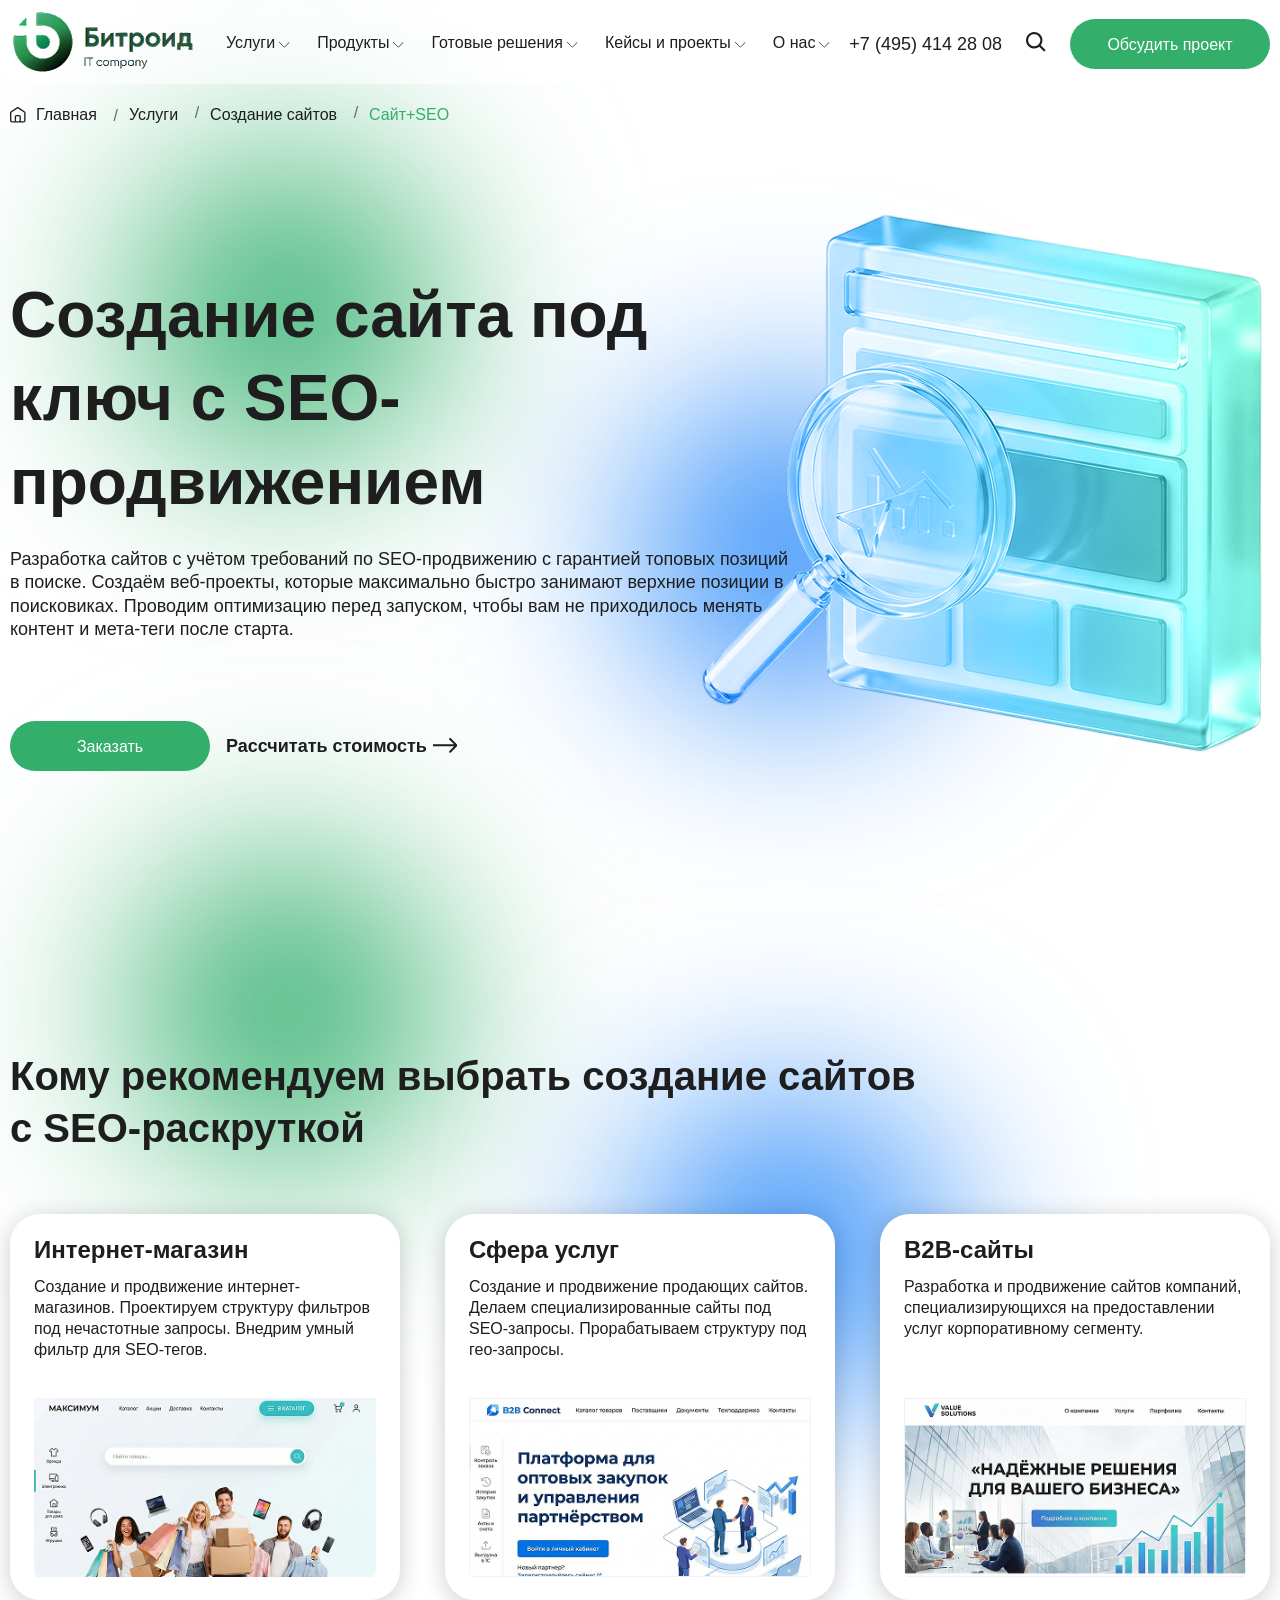
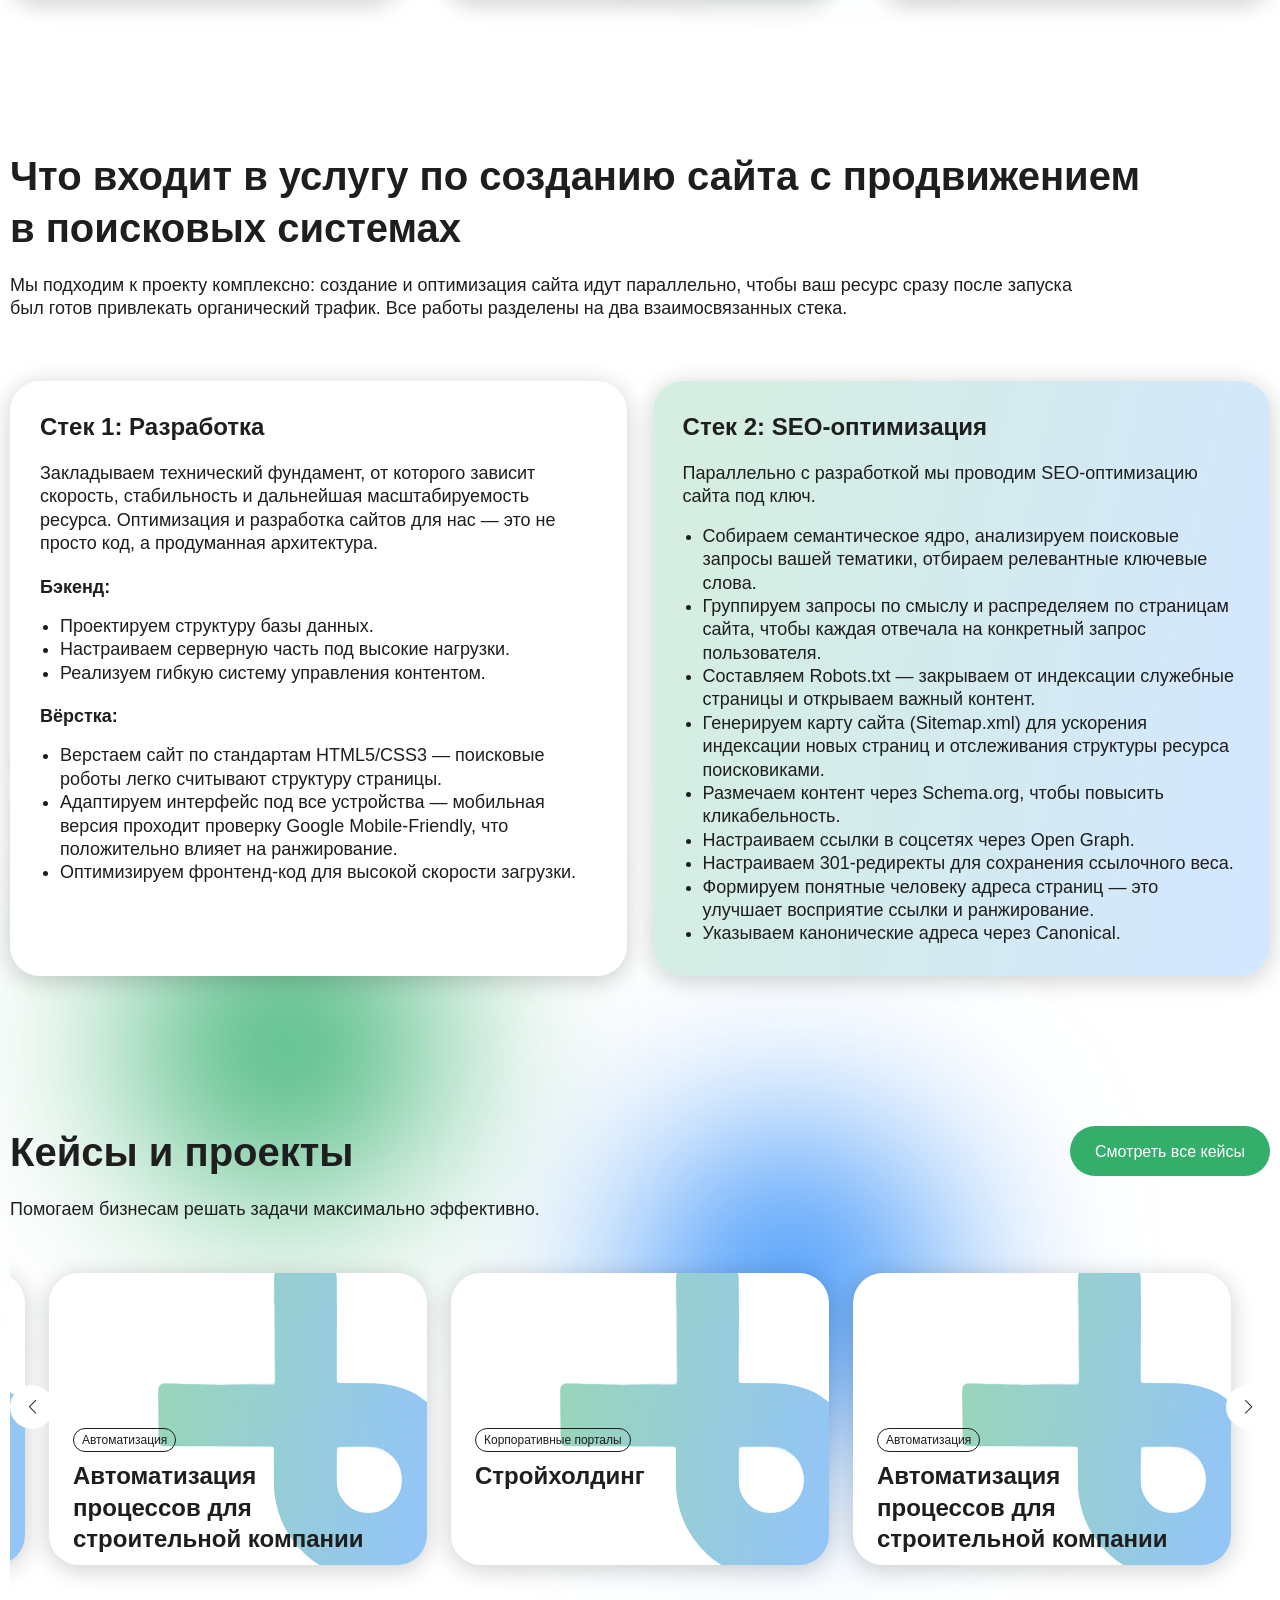
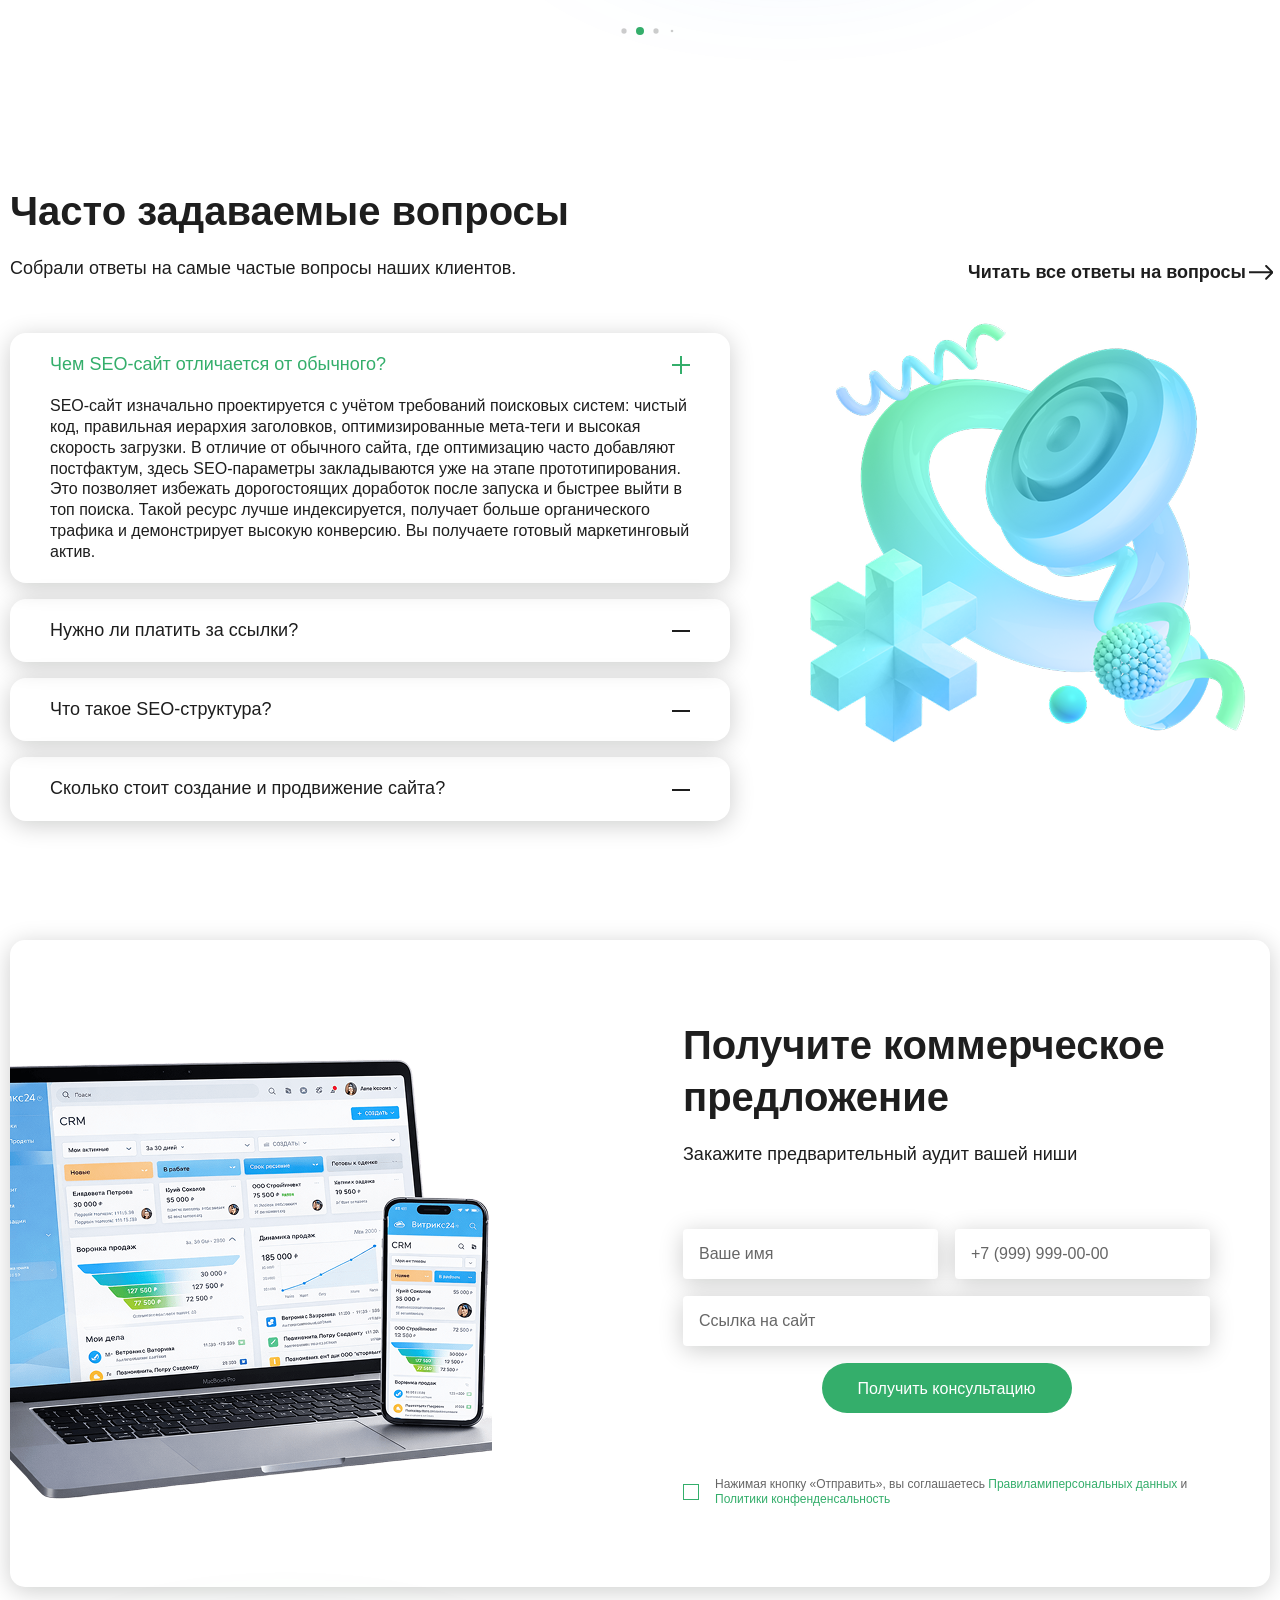
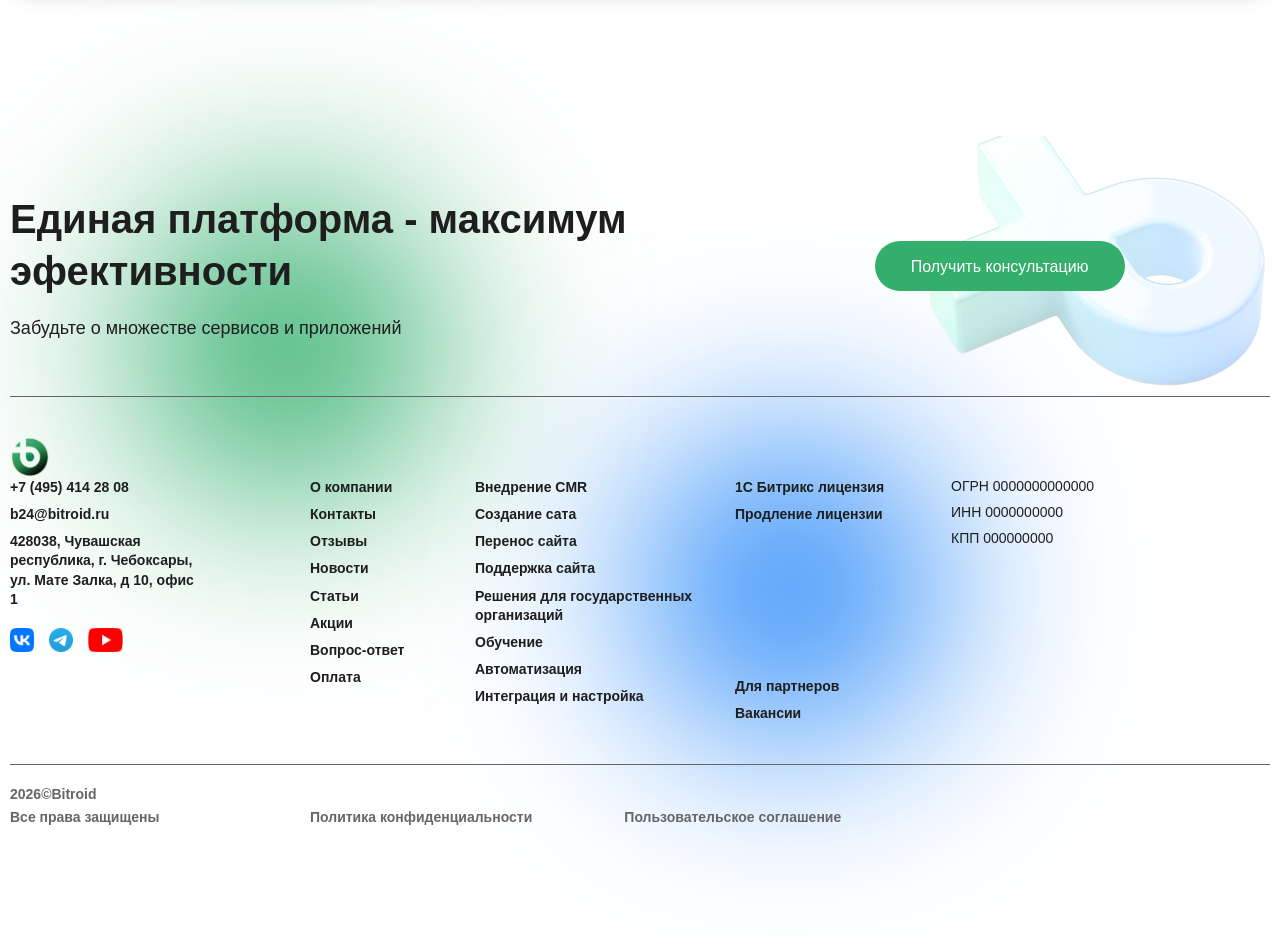
==== index.html @ 7c81b4b6 "Add files via upload" ====
<!DOCTYPE html>
<html lang="ru">

<head>
    <meta charset="UTF-8">
    <meta name="viewport" content="width=device-width, initial-scale=1.0">

    <title>Создание сайта под ключ с SEO-продвижением</title>

    <link rel="stylesheet" type="text/css" href="/css/reset.css">
    <link rel="stylesheet" type="text/css" href="/css/swiper-bundle.min.css">
    <link rel="stylesheet" type="text/css" href="/css/style.css">
    <link rel="stylesheet" type="text/css" href="/css/media.css">


    <link rel="icon" type="image/png" href="/img/favicon/favicon-96x96.png" sizes="96x96" />
    <link rel="icon" type="image/svg+xml" href="/img/favicon/favicon.svg" />
    <link rel="shortcut icon" href="/img/favicon/favicon.ico" />
    <link rel="apple-touch-icon" sizes="180x180" href="/img/favicon/apple-touch-icon.png" />
    <meta name="apple-mobile-web-app-title" content="Битроид" />
    <link rel="manifest" href="/img/favicon/site.webmanifest" />

</head>

<body>
    <header class="header">
        <div class="container">
            <div class="header__inner">
                <div class="header__inner-logo">
                    <a class="header__inner-logo_link" href="index.html">
                        <img src="img/logo.png" alt="logo_header">
                    </a>
                </div>
                <nav class="header__inner-header__menu">
                    <ul class="header__inner-header__menu-list">
                        <li class="header__menu-item">
                            <a class="header__menu-link" href="#nav_1">Услуги</a>
                            <div id="nav_1" class="header__menu-link-dropdown__content">
                                <ul class="dropdown__content-list">
                                    <li class="dropdown__content-list-item">
                                        <a class="dropdown__content-list-link" href="#">Услуга 1</a>
                                    </li>
                                    <li class="dropdown__content-list-item">
                                        <a class="dropdown__content-list-link" href="#">Услуга 2</a>
                                    </li>
                                    <li class="dropdown__content-list-item">
                                        <a class="dropdown__content-list-link" href="#">Услуга 3</a>
                                    </li>
                                </ul>
                            </div>
                        </li>
                        <li class="header__menu-item">
                            <a class="header__menu-link" href="#nav_2">Продукты</a>
                            <div id="nav_2" class="header__menu-link-dropdown__content">
                                <ul class="dropdown__content-list">
                                    <li class="dropdown__content-list-item">
                                        <a class="dropdown__content-list-link" href="#">Продукт 1</a>
                                    </li>
                                    <li class="dropdown__content-list-item">
                                        <a class="dropdown__content-list-link" href="#">Продукт 2</a>
                                    </li>
                                    <li class="dropdown__content-list-item">
                                        <a class="dropdown__content-list-link" href="#">Продукт 3</a>
                                    </li>
                                    <li class="dropdown__content-list-item">
                                        <a class="dropdown__content-list-link" href="#">Продукт 4</a>
                                    </li>
                                    <li class="dropdown__content-list-item">
                                        <a class="dropdown__content-list-link" href="#">Продукт 5</a>
                                    </li>
                                </ul>
                            </div>
                        </li>
                        <li class="header__menu-item">
                            <a class="header__menu-link" href="#nav_3">Готовые решения</a>
                            <div id="nav_3" class="header__menu-link-dropdown__content">
                                <ul class="dropdown__content-list">
                                    <li class="dropdown__content-list-item">
                                        <a class="dropdown__content-list-link" href="#">Решение 1</a>
                                    </li>
                                    <li class="dropdown__content-list-item">
                                        <a class="dropdown__content-list-link" href="#">Решение 2</a>
                                    </li>
                                </ul>
                            </div>
                        </li>
                        <li class="header__menu-item">
                            <a class="header__menu-link" href="#nav_4">Кейсы и проекты</a>
                            <div id="nav_4" class="header__menu-link-dropdown__content">
                                <ul class="dropdown__content-list">
                                    <li class="dropdown__content-list-item">
                                        <a class="dropdown__content-list-link" href="#">Кейс 1</a>
                                    </li>
                                    <li class="dropdown__content-list-item">
                                        <a class="dropdown__content-list-link" href="#">Кейс 2</a>
                                    </li>
                                    <li class="dropdown__content-list-item">
                                        <a class="dropdown__content-list-link" href="#">Кейс 3</a>
                                    </li>
                                </ul>
                            </div>
                        </li>
                        <li class="header__menu-item">
                            <a class="header__menu-link" href="#nav_5">О нас</a>
                            <div id="nav_5" class="header__menu-link-dropdown__content">
                                <ul class="dropdown__content-list">
                                    <li class="dropdown__content-list-item">
                                        <a class="dropdown__content-list-link" href="#">Гарантии</a>
                                    </li>
                                    <li class="dropdown__content-list-item">
                                        <a class="dropdown__content-list-link" href="#">О компании</a>
                                    </li>
                                    <li class="dropdown__content-list-item">
                                        <a class="dropdown__content-list-link" href="#">Контакты</a>
                                    </li>
                                </ul>
                            </div>
                        </li>
                    </ul>
                </nav>

                <div class="header__contacts">
                    <div class="header__contacts-tel">
                        <a class="header__phone" href="tel:+74954142808">+7 (495) 414 28 08</a>
                    </div>
                    <div class="header__contacts-search">
                        <div class="header__contacts-search_svg-box">
                            <svg class="header__contacts-search_svg">
                                <use xlink:href="sprite-icon.svg#header__search"></use>
                            </svg>
                        </div>
                        <div class="search">
                            <div id="search-menu" class="search_box">
                                <input class="search_txt" type="search" name="" placeholder="Поиск">
                                <a class="search_btn" href="#"></a>
                            </div>
                        </div>

                    </div>
                    <div class="header__button">
                        <button id="header__btn" class="button" type="button">Обсудить проект</button>
                    </div>

                    <div id="burger__menu-icon" class="burger__menu-icon-inner">
                        <div class="burger__menu-icon"></div>
                    </div>

                    <div class="burger__menu-body"><!--open-->
                        <nav class="burger__menu">
                            <ul class="burger__menu-list">
                                <li class="burger__menu-item">
                                    <a class="burger__menu-link" href="full_des.html">Услуги</a>
                                </li>
                                <li class="burger__menu-item">
                                    <a class="burger__menu-link" href="full_des.html">Продукты</a>
                                </li>
                                <li class="burger__menu-item">
                                    <a class="burger__menu-link" href="full_des.html">Готовые решения</a>
                                </li>
                                <li class="burger__menu-item">
                                    <a class="burger__menu-link" href="full_des.html">Кейсы и проекты</a>
                                </li>
                                <li class="burger__menu-item">
                                    <a class="burger__menu-link" href="full_des.html">О нас</a>
                                </li>
                            </ul>
                        </nav>

                    </div>
                    <div class="burger__menu-bg"></div><!--open-->
                </div>
            </div>
        </div>
    </header>


    <main>
        <section class="section section__hero">
            <div class="container">
                <div class="breadcrumbs">
                    <div class="breadcrumbs__inner">
                        <ul class="breadcrumbs__list">
                            <li class="breadcrumbs__item">
                                <svg class="breadcrumbs__item_svg">
                                    <use xlink:href="sprite-icon.svg#breadcrumbs__home"></use>
                                </svg>
                                <a class="breadcrumbs__link" href="#">Главная</a>
                            </li>
                            <li class="breadcrumbs__item">
                                <a class="breadcrumbs__link" href="#">Услуги</a>
                            </li>
                            <li class="breadcrumbs__item">
                                <a class="breadcrumbs__link" href="#">Создание сайтов</a>
                            </li>
                            <li class="breadcrumbs__item">
                                <a class="breadcrumbs__link" href="#">Сайт+SEO</a>
                            </li>
                        </ul>
                    </div>
                </div>
                <div class="section__hero-screen">
                    <div class="section__hero-screen_content">
                        <div class="screen_content-text-block">
                            <h2 class="title">Создание сайта под ключ с SEO-продвижением </h2>
                            <p class="text section__hero-text">Разработка сайтов с учётом требований по SEO-продвижению
                                с гарантией топовых
                                позиций в поиске. Создаём веб-проекты, которые максимально быстро занимают верхние
                                позиции в поисковиках. Проводим оптимизацию перед запуском, чтобы вам не приходилось
                                менять контент и мета-теги после старта.</p>
                            <div class="hero-screen_nav">
                                <button class="button" type="button">Заказать</button>
                                <a class="hero-screen__link" href="#">Рассчитать стоимость</a>
                            </div>
                        </div>
                        <div class="screen_content-img-block">
                            <img class="section__hero-img" src="img/hero_img.png" alt="img_1">
                        </div>
                    </div>
                    <div class="screen_content-back">
                        <span class="screen_content-back_1"></span>
                        <span class="screen_content-back_2"></span>
                    </div>
                </div>
            </div>
        </section>

        <section class="section section__about">
            <div class="container">
                <h3 class="subtitle">Кому рекомендуем выбрать создание сайтов <br> с SEO-раскруткой</h3>
                <div class="section__block-slider section__block"> <!--Слайдер-->
                    <div class="swiper-wrapper section__about-cards">
                        <div class="swiper-slide section__about-card">
                            <div class="section__about-card-text_block">
                                <p class="text_block-title">Интернет-магазин</p>
                                <p class="text_block-text">Создание и продвижение интернет-магазинов. Проектируем
                                    структуру фильтров под нечастотные запросы. Внедрим умный фильтр для SEO-тегов.</p>
                            </div>
                            <div class="section__about-card-text_img">
                                <img src="/img/about-card_1.jpg" alt="about-card_1">
                            </div>
                        </div>
                        <div class="swiper-slide section__about-card">
                            <div class="section__about-card-text_block">
                                <p class="text_block-title">Сфера услуг</p>
                                <p class="text_block-text">Создание и продвижение продающих сайтов. Делаем
                                    специализированные сайты под SEO-запросы. Прорабатываем структуру под гео-запросы.
                                </p>
                            </div>
                            <div class="section__about-card-text_img">
                                <img src="/img/about-card_2.jpg" alt="about-card_2">
                            </div>
                        </div>
                        <div class="swiper-slide section__about-card">
                            <div class="section__about-card-text_block">
                                <p class="text_block-title">B2B-сайты</p>
                                <p class="text_block-text">Разработка и продвижение сайтов компаний, специализирующихся
                                    на предоставлении услуг корпоративному сегменту.</p>
                            </div>
                            <div class="section__about-card-text_img">
                                <img src="/img/about-card_3.jpg" alt="about-card_3">
                            </div>
                        </div>
                    </div>
                    <div class="swiper-pagination"></div>
                </div>
                <div class="screen_content-back">
                    <span class="screen_content-back_1"></span>
                    <span class="screen_content-back_2"></span>
                </div>
            </div>
        </section>

        <section class="section">
            <div class="container">
                <h3 class="subtitle">Что входит в услугу по созданию сайта с продвижением <br> в поисковых системах</h3>
                <p class="text__description">Мы подходим к проекту комплексно: создание и оптимизация сайта идут
                    параллельно, чтобы ваш ресурс
                    сразу после запуска был готов привлекать органический трафик. Все работы разделены на два
                    взаимосвязанных стека.</p>
                <div class="section__block-slider section__block"><!--Слайдер-->
                    <div class="swiper-wrapper section__about-cards">
                        <div class="swiper-slide section__servisec__card">
                            <p class="text_block-title">Стек 1: Разработка</p>
                            <p class="text__description-card">Закладываем технический фундамент, от которого зависит
                                скорость, стабильность и дальнейшая масштабируемость ресурса. Оптимизация
                                и разработка сайтов для нас — это не просто код, а продуманная архитектура.</p>
                            <div class="servisec__card-text__block">
                                <p class="servisec__card-text__block-subtitle">Бэкенд:</p>
                                <ul class="servisec__card-list">
                                    <li>
                                        <p>Проектируем структуру базы данных.</p>
                                    </li>
                                    <li>
                                        <p>Настраиваем серверную часть под высокие нагрузки.</p>
                                    </li>
                                    <li>
                                        <p>Реализуем гибкую систему управления контентом.</p>
                                    </li>
                                </ul>
                            </div>
                            <div class="servisec__card-text__block">
                                <p class="servisec__card-text__block-subtitle">Вёрстка:</p>
                                <ul class="servisec__card-list">
                                    <li>
                                        <p>Верстаем сайт по стандартам HTML5/CSS3 — поисковые роботы легко считывают
                                            структуру страницы.</p>
                                    </li>
                                    <li>
                                        <p>Адаптируем интерфейс под все устройства — мобильная версия проходит
                                            проверку Google Mobile-Friendly, что положительно влияет на
                                            ранжирование.</p>
                                    </li>
                                    <li>
                                        <p>Оптимизируем фронтенд-код для высокой скорости загрузки.</p>
                                    </li>
                                </ul>
                            </div>

                        </div>
                        <div class="swiper-slide section__servisec__card acsent">
                            <p class="text_block-title">Стек 2: SEO-оптимизация</p>
                            <p class="text__description-card">Параллельно с разработкой мы проводим SEO-оптимизацию
                                сайта под ключ.</p>
                            <ul class="servisec__card-list">
                                <li>
                                    <p>Собираем семантическое ядро, анализируем поисковые запросы вашей
                                        тематики, отбираем релевантные ключевые слова.</p>
                                </li>
                                <li>
                                    <p>Группируем запросы по смыслу и распределяем по страницам сайта, чтобы
                                        каждая отвечала на конкретный запрос пользователя.</p>
                                </li>
                                <li>
                                    <p>Составляем Robots.txt — закрываем от индексации служебные страницы и
                                        открываем важный контент.</p>
                                </li>
                                <li>
                                    <p>Генерируем карту сайта (Sitemap.xml) для ускорения индексации новых
                                        страниц и отслеживания структуры ресурса поисковиками.</p>
                                </li>
                                <li>
                                    <p>Размечаем контент через Schema.org, чтобы повысить кликабельность.
                                    </p>
                                </li>
                                <li>
                                    <p>Настраиваем ссылки в соцсетях через Open Graph.</p>
                                </li>
                                <li>
                                    <p>Настраиваем 301-редиректы для сохранения ссылочного веса.</p>
                                </li>
                                <li>
                                    <p>Формируем понятные человеку адреса страниц — это улучшает восприятие
                                        ссылки и ранжирование.</p>
                                </li>
                                <li>
                                    <p>Указываем канонические адреса через Canonical.</p>
                                </li>
                            </ul>

                        </div>
                    </div>
                    <div class="swiper-pagination"></div>
                </div>
            </div>
        </section>


        <section class="section">
            <div class="container">
                <div class="section__progect">
                    <div class="section__progect-title">
                        <h3 class="subtitle">Кейсы и проекты</h3>
                        <p class="text__description">Помогаем бизнесам решать задачи максимально эффективно.</p>
                    </div>
                    <div class="button__link-box">
                        <a class="button__link" href="#">
                            <button class="button" type="button">Смотреть все кейсы</button>
                        </a>
                    </div>
                    <div class="section__progect-slider">
                        <div class="swiper-wrapper">
                            <div class="swiper-slide progect-slide slider__progect">
                                <img class="slider__img" src="img/2.png" alt="slider_element">


                                <div class="slide__description">

                                    <p class="slide__description-servise">Автоматизация</p>

                                    <p class="slide__description-title">Автоматизация процессов для строительной
                                        компании
                                    </p>
                                    <p class="slide__description-text">Ускорили выполнение задач строительной компании
                                        на 20%.</p>
                                    <a class="slide__description-more" href="#">Читать кейс</a>
                                </div>
                            </div>


                            <div class="swiper-slide progect-slide slider__progect">
                                <img class="slider__img" src="img/2.png" alt="slider_element">


                                <div class="slide__description">

                                    <p class="slide__description-servise">Корпоративные порталы</p>

                                    <p class="slide__description-title">Стройхолдинг</p>
                                    <p class="slide__description-text">Ускорили выполнение задач строительной компании
                                        на 20%.</p>
                                    <a class="slide__description-more" href="#">Читать кейс</a>
                                </div>
                            </div>

                            <div class="swiper-slide progect-slide slider__progect">
                                <img class="slider__img" src="img/2.png" alt="slider_element">


                                <div class="slide__description">

                                    <p class="slide__description-servise">Автоматизация</p>

                                    <p class="slide__description-title">Автоматизация процессов для строительной
                                        компании
                                    </p>
                                    <p class="slide__description-text">Ускорили выполнение задач строительной компании
                                        на 20%.</p>
                                    <a class="slide__description-more" href="#">Читать кейс</a>
                                </div>
                            </div>

                            <div class="swiper-slide progect-slide slider__progect">
                                <img class="slider__img" src="img/2.png" alt="slider_element">


                                <div class="slide__description">

                                    <p class="slide__description-servise">Автоматизация</p>

                                    <p class="slide__description-title">Автоматизация процессов для строительной
                                        компании
                                    </p>
                                    <p class="slide__description-text">Ускорили выполнение задач строительной компании
                                        на 20%.</p>
                                    <a class="slide__description-more" href="#">Читать кейс</a>
                                </div>
                            </div>

                            <div class="swiper-slide progect-slide slider__progect">
                                <img class="slider__img" src="img/2.png" alt="slider_element">


                                <div class="slide__description">

                                    <p class="slide__description-servise">Автоматизация</p>

                                    <p class="slide__description-title">Автоматизация процессов для строительной
                                        компании
                                    </p>
                                    <p class="slide__description-text">Ускорили выполнение задач строительной компании
                                        на 20%.</p>
                                    <a class="slide__description-more" href="#">Читать кейс</a>
                                </div>

                            </div>

                        </div>
                        <div class="swiper-button-prev"></div>
                        <div class="swiper-button-next"></div>

                        <div class="swiper-pagination"></div>

                    </div>
                </div>
                <div class="screen_content-back">
                    <span class="screen_content-back_1"></span>
                    <span class="screen_content-back_2"></span>
                </div>
            </div>
        </section>

        <section class="section">
            <div class="container">
                <div class="section__faq">
                    <div class="section__faq-title">
                        <h3 class="subtitle">Часто задаваемые вопросы</h3>
                        <p class="text__description">Собрали ответы на самые частые вопросы наших клиентов.</p>
                    </div>
                    <div class="section__faq-link">
                        <a class="hero-screen__link faq__link" href="#">Читать все ответы на вопросы</a>
                    </div>
                    <div class="section__faq-accordion">
                        <ul class="accordion">
                            <li class="accordion__item active">
                                <div class="accordion__header">Чем SEO-сайт отличается от обычного?</div>
                                <div class="accordion__body">SEO-сайт изначально проектируется с учётом требований
                                    поисковых систем: чистый код, правильная иерархия заголовков, оптимизированные
                                    мета-теги и высокая скорость загрузки. В отличие от обычного сайта, где оптимизацию
                                    часто добавляют постфактум, здесь SEO-параметры закладываются уже на этапе
                                    прототипирования. Это позволяет избежать дорогостоящих доработок после запуска и
                                    быстрее выйти в топ поиска. Такой ресурс лучше индексируется, получает больше
                                    органического трафика и демонстрирует высокую конверсию. Вы получаете готовый
                                    маркетинговый актив.</div>
                            </li>
                            <li class="accordion__item">
                                <div class="accordion__header">Нужно ли платить за ссылки?</div>
                                <div class="accordion__body">SEO-сайт изначально проектируется с учётом требований
                                    поисковых систем: чистый код, правильная иерархия заголовков, оптимизированные
                                    мета-теги и высокая скорость загрузки. В отличие от обычного сайта, где оптимизацию
                                    часто добавляют постфактум, здесь SEO-параметры закладываются уже на этапе
                                    прототипирования. Это позволяет избежать дорогостоящих доработок после запуска и
                                    быстрее выйти в топ поиска. Такой ресурс лучше индексируется, получает больше
                                    органического трафика и демонстрирует высокую конверсию. Вы получаете готовый
                                    маркетинговый актив.</div>
                            </li>
                            <li class="accordion__item">
                                <div class="accordion__header">Что такое SEO-структура?</div>
                                <div class="accordion__body">SEO-сайт изначально проектируется с учётом требований
                                    поисковых систем: чистый код, правильная иерархия заголовков, оптимизированные
                                    мета-теги и высокая скорость загрузки. В отличие от обычного сайта, где оптимизацию
                                    часто добавляют постфактум, здесь SEO-параметры закладываются уже на этапе
                                    прототипирования. Это позволяет избежать дорогостоящих доработок после запуска и
                                    быстрее выйти в топ поиска. Такой ресурс лучше индексируется, получает больше
                                    органического трафика и демонстрирует высокую конверсию. Вы получаете готовый
                                    маркетинговый актив.</div>
                            </li>
                            <li class="accordion__item">
                                <div class="accordion__header">Сколько стоит создание и продвижение сайта?</div>
                                <div class="accordion__body">SEO-сайт изначально проектируется с учётом требований
                                    поисковых систем: чистый код, правильная иерархия заголовков, оптимизированные
                                    мета-теги и высокая скорость загрузки. В отличие от обычного сайта, где оптимизацию
                                    часто добавляют постфактум, здесь SEO-параметры закладываются уже на этапе
                                    прототипирования. Это позволяет избежать дорогостоящих доработок после запуска и
                                    быстрее выйти в топ поиска. Такой ресурс лучше индексируется, получает больше
                                    органического трафика и демонстрирует высокую конверсию. Вы получаете готовый
                                    маркетинговый актив.</div>
                            </li>
                        </ul>
                    </div>
                    <div class="section__faq-img">
                        <img src="img/faq_img.png" alt="faq_img">
                    </div>
                </div>
            </div>
        </section>

        <section class="section section__form">
            <div class="container">
                <div class="form">
                    <div class="form__boby-img">
                        <img src="img/form_img.png" alt="form_img">
                    </div>
                    <div class="form__boby">
                        <h3 class="subtitle">Получите коммерческое предложение</h3>
                        <p class="text__description">Закажите предварительный аудит вашей ниши</p>
                        <form class="form-item" action="https://jsonplaceholder.typicode.com/posts" autocomplete=""
                            method="post">
                            <input class="name input-ru form__input" required type="text" maxlength="50"
                                name="user_name" placeholder="Ваше имя">
                            <input class="input__phone form__input" required type="tel" name="user_phone"
                                placeholder="+7 (999) 999-00-00">
                            <input class="form__input side" required type="text" name="message"
                                placeholder="Ссылка на сайт"></input>
                            <div class="form__btn">
                                <button id="form__btn-send" class="button form__btn-sent" type="submit">Получить
                                    консультацию</button>
                            </div>

                            <div class="policy__block">
                                <input id="checkbox__policy" class="checkbox__policy" type="checkbox" name="policy">
                                <label class="checkbox__policy-ladel" for="checkbox__policy">Нажимая кнопку «Отправить»,
                                    вы соглашаетесь <a class="policy__link" href="#">Правиламиперсональных
                                        данных</a> и <a class="policy__link" href="#">Политики
                                        конфенденсальность</a></label>
                            </div>
                        </form>
                    </div>
                </div>
            </div>
        </section>

        <div class="form__poppup"><!--poppup_open-->
            <div class="form__body">
                <div class="close__btn"></div>
                <h3 class="subtitle subtitle__poppup">Получите персональную консультацию</h3>
                <p class="text__description">Заполните форму и мы свяжемся с вами в ближайшее время</p>
                <form class="form__poppup-body" action="https://jsonplaceholder.typicode.com/posts" autocomplete=""
                    method="post">
                    <input class="name input-ru form__input form__input-poppup" required type="text" maxlength="50"
                        name="user_name" placeholder="Ваше имя">
                    <input class="input__phone form__input form__input-poppup" required type="tel" name="user_phone"
                        placeholder="+7 (999) 999-00-00">
                    <button id="form__btn-send" class="button form__btn-sent" type="submit">Получить
                        консультацию</button>
                    <div class="policy__block policy__block-poppup">
                        <input id="checkbox__policy-form" class="checkbox__policy" type="checkbox" name="policy">
                        <label class="checkbox__policy-ladel" for="checkbox__policy-form">Нажимая кнопку «Отправить»,
                            вы соглашаетесь <a class="policy__link" href="#">Правиламиперсональных
                                данных</a> и <a class="policy__link" href="#">Политики
                                конфенденсальность</a></label>
                    </div>
            </div>
        </div>

    </main>

    <footer class="footer__block">
        <div class="container">
            <div class="footer__platform">
                <div class="footer__platform-text">
                    <h3 class="subtitle">Единая платформа - максимум эфективности</h3>
                    <p class="text__description">Забудьте о множестве сервисов и приложений</p>
                </div>
                <div class="footer__platform-img">
                    <button class="button form__btn-sent" type="button">Получить
                        консультацию</button>
                    <img src="img/footer_img.png" alt="logo">
                </div>

            </div>
            <nav class="footer">
                <div class="footer_logo">
                    <a id="footer__logo" class="footer__logo" href="#">
                        <img src="img/footer_logo.png" alt="logo">
                    </a>
                </div>
                <div class="footer__contacts">
                    <ul class="footer__menu-list footer__menu-contacts">
                        <li class="footer__menu-item">
                            <a class="footer__menu-link" href="tel:+74954142808">+7 (495) 414 28 08</a>
                        </li>
                        <li class="footer__menu-item">
                            <a class="footer__menu-link" href="mailto:b24@bitroid.ru">b24@bitroid.ru</a>
                        </li>
                        <li class="footer__menu-item">
                            <a class="footer__menu-link" href="https://yandex.ru/maps/?rtext=~56.119674%2C47.181890"
                                target="_blank">428038, Чувашская республика, г. Чебоксары, ул. Мате Залка, д 10, офис
                                1</a>
                        </li>
                    </ul>
                    <div class="social">
                        <a class="social__link" href="https://vk.ru" target="_blank">
                            <img src="img/icon_vk.svg">
                        </a>
                        <a class="social__link" href="https://t.me/+74954142808" target="_blank">
                            <img src="img/icon_tg.svg">
                        </a>
                        <a class="social__link" href="https://youtube.com" target="_blank">
                            <img src="img/icon_yt.svg">
                        </a>
                    </div>
                </div>
                <div class="footer__menu-nav">
                    <ul class="footer__menu-list footer__menu-list-nav">
                        <li class="footer__menu-item">
                            <a class="footer__menu-link" href="#">О компании</a>
                        </li>
                        <li class="footer__menu-item">
                            <a class="footer__menu-link" href="#">Контакты</a>
                        </li>
                        <li class="footer__menu-item">
                            <a class="footer__menu-link" href="#">Отзывы</a>
                        </li>
                        <li class="footer__menu-item">
                            <a class="footer__menu-link" href="#">Новости</a>
                        </li>
                        <li class="footer__menu-item">
                            <a class="footer__menu-link" href="#">Статьи</a>
                        </li>
                        <li class="footer__menu-item">
                            <a class="footer__menu-link" href="#">Акции</a>
                        </li>
                        <li class="footer__menu-item">
                            <a class="footer__menu-link" href="#">Вопрос-ответ</a>
                        </li>
                        <li class="footer__menu-item">
                            <a class="footer__menu-link" href="#">Оплата</a>
                        </li>
                    </ul>
                </div>
                <div class="footer__menu-service">
                    <ul class="footer__menu-list footer__menu-list-service">
                        <li class="footer__menu-item">
                            <a class="footer__menu-link" href="#">Внедрение CMR</a>
                        </li>
                        <li class="footer__menu-item">
                            <a class="footer__menu-link" href="#">Создание сата</a>
                        </li>
                        <li class="footer__menu-item">
                            <a class="footer__menu-link" href="#">Перенос сайта</a>
                        </li>
                        <li class="footer__menu-item">
                            <a class="footer__menu-link" href="#">Поддержка сайта</a>
                        </li>
                        <li class="footer__menu-item">
                            <a class="footer__menu-link" href="#">Решения для государственных организаций</a>
                        </li>
                        <li class="footer__menu-item">
                            <a class="footer__menu-link" href="#">Обучение</a>
                        </li>
                        <li class="footer__menu-item">
                            <a class="footer__menu-link" href="#">Автоматизация</a>
                        </li>
                        <li class="footer__menu-item">
                            <a class="footer__menu-link" href="#">Интеграция и настройка</a>
                        </li>
                    </ul>
                </div>
                <div class="footer__menu-products">
                    <ul class="footer__menu-list footer__menu-list-product">
                        <li class="footer__menu-item">
                            <a class="footer__menu-link" href="#">1C Битрикс лицензия</a>
                        </li>
                        <li class="footer__menu-item">
                            <a class="footer__menu-link" href="#">Продление лицензии</a>
                        </li>
                    </ul>
                </div>
                <div class="footer__menu-ofer">
                    <ul class="footer__menu-list footer__menu-list-ofer">
                        <li class="footer__menu-item">
                            <a class="footer__menu-link" href="#">Для партнеров</a>
                        </li>
                        <li class="footer__menu-item">
                            <a class="footer__menu-link" href="#">Вакансии</a>
                        </li>
                    </ul>
                </div>
                <div class="footer__menu-info">
                    <ul class="footer__menu-list footer__menu-list-info">
                        <li class="footer__menu-item">
                            <p class="footer__menu-text">ОГРН 0000000000000</p>
                        </li>
                        <li class="footer__menu-item">
                            <p class="footer__menu-text">ИНН 0000000000</p>
                        </li>
                        <li class="footer__menu-item">
                            <p class="footer__menu-text">КПП 000000000</p>
                        </li>
                    </ul>
                </div>
            </nav>
            <div class="footer__copyright">
                <div class="copyright">
                    <ul>
                        <li>
                            <p class="footer__copyright-text">2026&copy;Bitroid</p>
                        </li>
                        <li>
                            <p class="footer__copyright-text">Все права защищены</p>
                        </li>
                    </ul>
                </div>
                <div class="footer__policy">
                    <ul>
                        <li>
                            <a class="footer__menu-link" href="#">Политика конфиденциальности</a>
                        </li>
                        <li>
                            <a class="footer__menu-link" href="#">Пользовательское соглашение</a>
                        </li>
                    </ul>
                </div>
            </div>


            <div class="screen_content-back">
                <span class="screen_content-back_1"></span>
                <span class="screen_content-back_2"></span>
            </div>

            <!-- SCROLL TO TOP -->
            <a class="back-to-top" href="#"></a>

        </div>
    </footer>




    <script src="/js/jquery.js"></script>
    <script src="/js/jquery.maskedinput.min.js"></script>
    <script src="/js/swiper-bundle.min.js"></script>
    <script src="/js/main.js"></script>
</body>

</html>
---- css/style.css ----
*,
*::after,
*::before {
    margin: 0;
    padding: 0;
    box-sizing: border-box;
}

ul,
li,
ol {
    list-style: none;
}

a {
    text-decoration: none;
}

:root {
    --black: #1E1E1E;
    --green: #34AE6B;
    --white: #ffffff;
    --grey: #666666;
    --hover: #2587F9;
}

body {
    margin: 0;
    padding: 0;
    font-family: "Roboto", sans-serif;
    font-weight: 400;
    color: var(--black);
    font-size: 18px;
    box-sizing: border-box;
    overflow-x: hidden;
}

body.lock{
    overflow-y: hidden;
}

.container{
    margin: 0 auto;
    max-width: 1320px;
    padding: 0 10px;
}

.title{
    font-size: 64px;
    font-weight: 600;
    line-height: 130%;
}

.subtitle{
    font-size: 40px;
    font-weight: 600;
    line-height: 130%;
}

.text{
    font-size: 18px;
    line-height: 130%;
}

.button{
    width: 200px;
    height: 50px;
    padding: 16px;
    background-color: var(--green);
    border-radius: 40px;
    border: 0px transparent;
    color: var(--white);
    font-family: "Roboto", sans-serif;
    font-size: 16px;
    font-weight: 400;
    line-height: 130%;
    z-index: 1;
    cursor: pointer;
    transition: all .5s ease;
}

.button:hover{
    background-color: var(--hover);
}

/* Header */
.header{
    position: fixed;
    top: 0;
    left: 0;
    right: 0;
    max-height: 84px;
    background-color: rgba(255, 255, 255, 0.5);
    backdrop-filter: blur(15px);
    -webkit-backdrop-filter: blur(15px);
    z-index: 47;
    transform: translateY(0);
    transition: all .5s linear;
}

.header.out {
    transform: translateY(-100%);
}

.header__inner{
    display: flex;
    align-items: center;
    justify-content: space-between;
    padding: 10px 0;
}

.header__inner-logo{
    max-width: 200px;
    width: 100%;
    height: 100%;
}

.header__inner-header__menu-list{
    display: flex;
}

.header__menu-item{
    position: relative;
    padding-right: 18px;
    cursor: pointer;
}

.header__menu-link::before{
    content: '';
    position: absolute;
    display: block;
    right: 0;
    top: 50%;
    width: 8px;
    height: 8px;
    border-top: 1px solid var(--black);
    border-left: 1px solid var(--black);
    border-radius: 1px;
    pointer-events: none;
    transform: rotate(-135deg) translate(83%, -3%) scale(1);
    transition: all .27s ease-in-out;
}

.header__menu-item+.header__menu-item {
    margin-left: 24px;
}

.header__menu-link.open::before{
     transform: rotate(45deg) translate(-30%, -3%) scale(1);
}

.header__menu-link,
.dropdown__content-list-link {
    color: var(--black);
    font-size: 16px;
    line-height: 130%;
    transition: all .5s ease;
}

.header__menu-link:hover,
.dropdown__content-list-link:hover {
    color: var(--hover);
}

.header__menu-link:hover::before{
    border-top: 1px solid var(--hover);
    border-left: 1px solid var(--hover);
} 

.header__menu-link-dropdown__content{
    display: none;
    position: absolute;
    top: 115%;
    right: 50%;
    padding: 10px;
    background-color: rgba(255, 255, 255, 0.9);
    backdrop-filter: blur(15px);
    -webkit-backdrop-filter: blur(15px);
    border-radius: 15px;
    max-width: 200px;
    width: 200px;
    box-shadow: 0px 4px 25px 0px rgba(1, 8, 3, 0.2);
    transform: translateX(50%);
}

.dropdown__content-list-item:not(:last-child){
    padding-bottom: 10px;
}

.dropdown__content-list{    
     text-align: center;
     line-height: 130%;
}

.header__menu-link-dropdown__content.open{
    display: block;
}

.header__contacts{
    display: flex;
    gap: 24px;
    align-items: center;
}

.header__phone{
    font-size: 18px;
    color: var(--black);
    transition: all .7s ease;
}

.header__phone:hover{
    color: var(--hover);
}

.header__contacts-search{
    position: relative;
}

.header__contacts-search_svg{
    width: 20px;
    height: 20px;
    cursor: pointer;
}

.search{
    display: none;
    position: absolute;
    top: 170%;
    left: -150px;
}

.search.open{
    display: block;
}

.search_box {
    position: relative;
    width: 300px;
    height: 45px;
    transition: all .5s ease;
}

.search.open{
    display: block;
}

input.search_txt {
    width: 100%;
    height: 100%;
    font-family: "Roboto", sans-serif;
    font-size: 16px;
    color: var(--black);
    line-height: 130%;
    background-color: rgba(255, 255, 255, 0.9);
    backdrop-filter: blur(15px);
    -webkit-backdrop-filter: blur(15px);
    border-radius: 15px;
    border: none;
    padding: 10px 45px 10px 15px;
    box-shadow: 0px 4px 25px 0px rgba(1, 8, 3, 0.2);

}

input.search_txt::placeholder {
    font-family: "Roboto", sans-serif;
    font-size: 16px;
    line-height: 130%;
    color: var(--grey)
}

.search_btn {
    position: absolute;
    max-width: 18px;
    max-height: 18px;
    width: 100%;
    height: 100%;
    right: 10px;
    top: 50%;
    background-image: url(../img/search.svg);
    background-position: center;
    background-repeat: no-repeat;
    background-size: cover;
    transform: translateY(-50%);
}

input[type="search"]::-webkit-search-cancel-button {
    -webkit-appearance: none;
    background-color: var(--white);
    mask-image: url(../img/close.svg);
    mask-size: contain;
    mask-repeat: no-repeat;
    -webkit-mask-image: url(../img/close.svg);
    -webkit-mask-size: contain;
    -webkit-mask-repeat: no-repeat;
    background-size: 10px 10px;
    height: 10px;
    width: 10px;
    opacity: 1;
    cursor: pointer;
    transition: all .5s ease;
}

input[type="search"]::-webkit-search-cancel-button:hover{
    opacity: .5;
}

/* Burger__menu */
.burger__menu-icon-inner{/*Адаптив*/
    display: none;
    width: 40px;
    height: 40px;
    position: relative;
    cursor: pointer;
    z-index: 7;
    transform: translateX(5px);
}

.burger__menu-icon{
    position: absolute;
    width: 18px;
    height: 3px;
    top: 50%;
    left: 50%;
    background-color: var(--black);
    transform: translate(-50%, 0);
    transition: all .7s ease;
}

.burger__menu-icon::after,
.burger__menu-icon::before{
    position: absolute;
    content: '';
    width: 18px;
    height: 2px;
    right: 0;
    background-color: var(--black);
    transition: all .7s ease;
}

.burger__menu-icon::after{
    top: -7px;  
}

.burger__menu-icon::before{
    top: 7px;
}

.burger__menu-icon-inner:hover .burger__menu-icon,
.burger__menu-icon-inner:hover .burger__menu-icon::after,
.burger__menu-icon-inner:hover .burger__menu-icon::before{
    background-color: var(--hover);
}

.burger__menu-icon.close{
    background-color: transparent;
}

.burger__menu-icon.close::after,
.burger__menu-icon.close::before{
    width: 30px;
    background-color: var(--black);
}

.burger__menu-icon.close::after{
    transform: rotate(-45deg);
    top: -50%; 
}

.burger__menu-icon.close::before{
    transform: rotate(45deg);
    top: -50%;
}

.burger__menu-icon-inner:hover .burger__menu-icon.close {
    background-color: transparent;
}

.burger__menu-body{
    position: fixed;
    top: 0;
    right: 0;
    padding: 14px;
    background: var(--white);
    width: 50%;
    height: 100vh;
    transform: translateX(100%);
    transition: all .7s ease;
    z-index: 2;
}

.burger__menu-body.open{
    transform: translateX(0%);
}

.burger__menu{
    display: flex;
    height: 100%;
    justify-content: center;
    align-items: center;
}

.burger__menu-list .burger__menu-item+.burger__menu-item{
    padding-top: 14px;
}

.burger__menu-link{
    color: var(--black);
    line-height: 130%;
}

.burger__menu-bg{
    position: absolute;
    top: 0;
    left: 0;
    width: 100vw;
    height: 100vh;
    background-color: rgba(40, 40, 40, .8);
    opacity: 0;
    z-index: 0;
    visibility: hidden;
    transition: all .7s ease;
}

.burger__menu-bg.open{
    opacity: 1;
    visibility: visible;
}
/*----------------------------------------------*/


.section,
.footer__block{
    margin-top: 150px;
}

.section__hero{
    height: calc(100vh - 84px);
    margin-top: 84px;
}

/* BREADCRUMBS */
.breadcrumbs{
    padding: 21px 0;
}

.breadcrumbs__list{
    display: flex;
    align-items: center;
}

.breadcrumbs__item:first-child{
    display: flex;
    align-items: center;
    gap: 10px;
}

.breadcrumbs__item+.breadcrumbs__item{
    margin-left: 32px;
}

.breadcrumbs__item_svg{
    width: 16px;
    height: 16px;
}

.breadcrumbs__link{
    position: relative;
    font-size: 16px;
    font-weight: 400;
    line-height: 130%;
    color: var(--black);
    transition: all .7s ease;
}

.breadcrumbs__item:last-child .breadcrumbs__link{
    color: var(--green);
}

.breadcrumbs__item:not(:last-child) .breadcrumbs__link::before{
    content: '/';
    position: absolute;
    bottom: -1px;
    right: -21px;
    color: var(--grey);
}

.breadcrumbs__item:hover .breadcrumbs__link{
    color: var(--hover);
}

.fancybox-caption__body{
    font-variant-numeric: lining-nums proportional-nums;
}
/* ================================================================= */

.section__hero-screen_content{
    display: flex;
    align-items: center;
    height: calc(100vh - 148px);
}

.screen_content-text-block{
    max-width: 790px;
}

.section__hero-text{
    padding-top: 24px;
}

.hero-screen_nav{
    padding-top: 80px;
    display: flex;
    gap: 16px;
    align-items: center;
}

.hero-screen__link{
    display: block;
    position: relative;
    font-size: 18px;
    font-weight: 600;
    color: var(--black);
    line-height: 130%;
    transition: all .5s ease;
}

.hero-screen__link::after{
    content: '';
    position: absolute;
    width: 24px;
    height: 15px;
    top: 16%;
    right: -30px;
    background-image: url(../img/arrow_link.svg);
    background-position: center;
    background-repeat: no-repeat;
    background-size: cover;
    transition: all .5s ease;
}

.hero-screen__link:hover{
    color: var(--hover);
}

.hero-screen__link:hover::after{
    right: -38px;
}

.section__hero-img{
    position: absolute;
    top: 10%;
    right: 0;
    z-index: -1;
}

.screen_content-back{
    position: relative;
    top: -500px;
    left: 0px;
    z-index: -20;
}

.section__block{
    margin-top: 60px;
}

.section__about-cards{
    flex-direction: row;
    justify-content: space-between;
    align-items: stretch;
    gap: 24px;
}

.section__about-card{
    display: flex;
    flex-direction: column;
    justify-content: space-between;
    padding: 20px 24px;
    width: 424px;
    height: auto;
    /* height: 418px; */
    background-color: var(--white);
    box-shadow: 0px 4px 25px 0px rgba(1, 8, 3, 0.2);
    border-radius: 30px;
}

.text_block-title{
    font-size: 24px;
    font-weight: 600;
    line-height: 130%;
    padding-bottom: 12px;
}

.text_block-text{
    font-size: 16px;
    line-height: 130%;
}

.section__about-card-text_img{
    padding-top: 14px;
    overflow: hidden;
    border-radius: 10px;
}

.section__about-card-text_img img{
    width: 100%;
}

.section__servisec__card{
    display: flex;
    flex-direction: column;
    padding: 30px;
    max-width: 648px;
    height: auto;
    background-color: var(--white);
    box-shadow: 0px 4px 25px 0px rgba(1, 8, 3, 0.2);
    border-radius: 30px;
}

.section__servisec__card.acsent{
    background: linear-gradient(282.56deg, #D3E7FE 7.81%, #D5EEE1 89.18%);
}

.text__description{
    max-width: 1083px;
    margin-top: 20px;
    font-size: 18px;
    line-height: 130%;
}

.text__description-card{
    font-size: 18px;
    line-height: 130%;
    padding-top: 8px;
}

.servisec__card-text__block{
    padding-top: 20px;
}

.servisec__card-text__block-subtitle{
    font-size: 18px;
    font-weight: 600;
    line-height: 130%;
}

.servisec__card-list{
    padding: 16px 0 0 20px;
}

.servisec__card-list li{
    line-height: 130%;
    list-style-type: disc;
}

.section__progect{
    display: grid;
    grid-template-columns: minmax(100px, 1120px) minmax(100px, 200px);
    grid-template-rows: minmax(50px, 97px) minmax(100px, 412px);
    justify-content: space-between;
}

.section__progect-title{
    grid-column: 1 / 2;
    grid-row: 1 / 2;
}

.button__link{
    grid-column: 2 / 3;
    grid-row: 1 / 2;
}

.section__progect-slider{
    grid-column: 1 / 3;
    grid-row: 2 / 3;
    padding-top: 50px;
    position: relative;
    overflow: hidden;
}

.slider__progect{
    position: relative;
    padding: 20px 24px;
    width: 378px;
    height: 292px;
    background-color: var(--white);
    box-shadow: 0px 4px 25px 0px rgba(1, 8, 3, 0.2);
    border-radius: 30px;
    overflow: hidden;
    transition: all .5s ease;
}

.slider__img{
    position: absolute;
    bottom: 0;
    right: 0;
    mask-image: url(../img/slider_element.png);
    mask-repeat: no-repeat;
    opacity: .5;
    transition: all .5s ease;
}

.slide__description{
    position: relative;
    transform: translateY(136px);
    z-index: 2;
    transition: all .5s ease;
}

.slide__description-servise{
    display: ruby;
    padding: 4px 8px;
    border: 1px solid var(--black);
    border-radius: 35px;
    font-size: 12px;
    line-height: 130%;
    transition: all .5s ease;
}

.slide__description-title{
    padding-top: 12px;
    max-width: 300px;
    font-size: 24px;
    font-weight: 600;
    line-height: 130%;
    transition: all .5s ease;
}

.slide__description-text{
    max-width: 300px;
    padding-top: 12px;
    line-height: 130%;
    opacity: 0;
    transition: all .5s ease;
}

.slide__description-more{
    display: block;
    max-width: 110px;
    position: relative;
    padding-top: 20px;
    font-size: 18px;
    font-weight: 600;
    line-height: 130%;
    color: var(--black);
    opacity: 0;
    transition: all .5s ease;
}

.slide__description-more::after{
    content: '';
    position: absolute;
    display: block;
    right: 0;
    top: 50%;
    width: 8px;
    height: 8px;
    border-top: 2px solid var(--black);
    border-left: 2px solid var(--black);
    border-radius: 1px;
    pointer-events: none;
    transform: rotate(135deg) translateY(-110%);
    transition: all .5s ease;
}

.slider__progect:hover{
    transform: scale(1.08);
    background: linear-gradient(98.54deg, #34AE6B 3.22%, #2587F9 86.86%);
}


.slider__progect:hover .slider__img{
    bottom: 13px;
    right: 13px;
    opacity: .2;
    filter: brightness(7);
    transform: scale(1.08);
}

.slider__progect:hover .slide__description{
    transform: translateY(10%);
}

.slider__progect:hover .slide__description .slide__description-servise{
    border: 1px solid var(--white);
    color: var(--white);
}

.slider__progect:hover .slide__description .slide__description-title{
    color: var(--white);
}

.slider__progect:hover .slide__description .slide__description-text,
.slider__progect:hover .slide__description .slide__description-more{
    color: var(--white);
    opacity: 1;
}


.slider__progect:hover .slide__description .slide__description-more::after{
    border-top: 2px solid var(--white);
    border-left: 2px solid var(--white);
}


.swiper-button-next,
.swiper-button-prev{
    width: 44px;
    height: 44px;
    top: 50%;
    transform: translateY(-50%);
    background: var(--white);
    border-radius: 22px;
    transition: all .5s ease;
}

.swiper-button-next{
    right: 0;
}

.swiper-button-prev{
    left: 0;
}

.swiper-button-next::after,
.swiper-button-prev::after{
    font-size: 14px;
    color: var(--black);
    transition: all .5s ease;
}

.swiper-button-next:hover,
.swiper-button-prev:hover{
    background: var(--green);
}

.swiper-button-next:hover::after,
.swiper-button-prev:hover::after{
    color: var(--white);
}

.swiper-pagination-bullet-active {
    background: var(--green);
}

.swiper-horizontal>.swiper-pagination-bullets.swiper-pagination-bullets-dynamic, 
.swiper-pagination-horizontal.swiper-pagination-bullets.swiper-pagination-bullets-dynamic {
    bottom: 0px;
}

.section__faq{
    display: grid;
    grid-template-columns: minmax(100px, 760px) minmax(100px, 540px);
    grid-template-rows: minmax(100px, 88px) minmax(100px, 555px);
    justify-content: space-between;
}

.section__faq-title{
    grid-column: 1 / 2;
    grid-row: 1 / 2;
}

.section__faq-link{
    grid-column: 2 / 3;
    grid-row: 1 / 2;
    display: grid;
    align-items: end;
    justify-items: end;
}

.section__faq-accordion{
    grid-column: 1 / 2;
    grid-row: 2 / 3;
}

.section__faq-img{
    grid-column: 2 / 3;
    grid-row: 2 / 3;
    display: flex;
    flex-direction: column;
    align-items: flex-end;
}

.accordion{
    margin-top: 48px;
}

.accordion__item{
    padding: 20px 40px;
    border-radius: 16px;
    box-shadow: 0px 4px 25px 0px rgba(1, 8, 3, 0.2);
}

.accordion__item+.accordion__item{
    margin-top: 16px;
}

.faq__link{
    padding-right: 24px;
}

.faq__link::after{
    right: -3px;
}

.faq__link:hover::after{
    right: -7px;
}

.accordion__header{
    position: relative;
    padding-right: 30px;
    font-size: 18px;
    line-height: 130%;
    cursor: pointer;
    transition: all .5s ease;
}

.accordion__header::after,
.accordion__header::before{
    content: '';
    position: absolute;
    top: 50%;
    right: 0;
    width: 18px;
    height: 2px;
    background: var(--black);
    transition: all .5s ease;
}

.accordion__header::before{
    transform: rotate(0deg);
}

.accordion__header::after{
    opacity: 0;
}

.accordion__item.active .accordion__header{
    color: var(--green);
}

.accordion__item.active .accordion__header::after{
    background: var(--green);
    opacity: 1;
}

.accordion__item.active .accordion__header::before{
    background: var(--green);
    transform: rotate(90deg);
}

.accordion__header:hover{
    color: var(--green);
}

.accordion__item:hover .accordion__header::before{
    background: var(--green);
}

.accordion__body{
    margin-top: 20px;
    font-size: 16px;
    line-height: 130%;
}

.section__faq-img img{
    max-width: 500px;
    max-height: 500px;
    z-index: -1;
}

.section__form{
    margin-top: 100px;
}

.form{
    padding: 40px 60px;
    display: flex;
    border-radius: 15px;
    box-shadow: 0px 4px 25px 0px rgba(1, 8, 3, 0.2);
    gap: 50px;
    overflow: hidden;
}

.form__boby-img img{
    position: relative;
    top: 50%;
    left: -25%;
    transform: translate(0, -50%);
}

.form__boby{
    display: flex;
    flex-direction: column;
    justify-content: center;
}

.form-item{
    padding-top: 63px;
    display: grid;
    grid-template-columns: minmax(100px, 320px) minmax(100px, 320px);
    grid-template-rows: minmax(20px, 50px) minmax(20px, 50px) minmax(50px, 73px) minmax(50px, 55px);
    gap: 17px;
}

.form__input.name{
    grid-column: 1 / 2;
    grid-row: 1 / 2;
}

.form__input.input__phone{
    grid-column: 2 / 3;
    grid-row: 1 / 2;
}

.form__input.side{
    grid-column: 1 / 3;
    grid-row: 2 / 3;
}

.form__btn{
    grid-column: 1 / 3;
    grid-row: 3 / 4;
    display: flex;
    justify-content: center;
}

.policy__block{
    grid-column: 1 / 3;
    grid-row: 4 / 5;
    display: grid;
    align-items: end;
    grid-auto-flow: column;
}

.form__input{
    padding: 14px 16px;
    border: none;
    font-size: 16px;
    font-family: 'Roboto', sans-serif;
    line-height: 130%;
    border-radius: 4px;
    box-shadow: 0px 4px 25px 0px rgba(1, 8, 3, 0.2);
}

.form__input::placeholder{
    font-size: 16px;
    line-height: 130%;
    font-family: 'Roboto', sans-serif;
    color: var(--grey);
}

.form__btn-sent{
    width: 250px;
}

.checkbox__policy {
    position: absolute;
    appearance: none;
    -webkit-appearance: none;
}

.checkbox__policy-ladel {
    position: relative;
    padding-left: 32px;
    font-size: 12px;
    line-height: 130%;
    color: var(--grey);
    cursor: pointer;
}

.checkbox__policy-ladel::before {
    content: '';
    position: absolute;
    top: 50%;
    left: 0;
    width: 16px;
    height: 16px;
    border: 1px solid var(--green);
    background: transparent;
    z-index: 1;
    transform: translateY(-50%);
    transition: all .5s ease;
}

.checkbox__policy-ladel::after {
    content: '';
    display: block;
    opacity: 0;
    width: 16px;
    height: 16px;
    background-image: url(../img/checked.svg);
    background-size: 11px 8px;
    background-repeat: no-repeat;
    position: absolute;
    top: 0;
    left: 0;
    z-index: 2;
    transform: translate(3px, 12px) rotate(-30deg);
    transition: all .5s ease;
}

.checkbox__policy:checked + .checkbox__policy-ladel::before{
    background: var(--green);
}

.checkbox__policy:checked + .checkbox__policy-ladel::after{
    transform: translate(3px, 12px) rotate(0deg);
    opacity: 1;
}

.checkbox__policy-ladel a{
    color: var(--green);
    transition: all .5s ease;
}

.checkbox__policy-ladel a:hover{
    color: var(--hover);
}

/* Poppup */
.form__poppup{
    display: none;
    position: fixed;
    top: 0;
    left: 0;
    right: 0;
    bottom: 0;
    background-color: rgba(40, 40, 40, .8);
    z-index: 50;
}

.form__poppup.poppup_open{
    display: block;
}

.form__body{
    display: flex;
    flex-direction: column;
    align-items: center;
    position: relative;
    top: 50%;
    left: 50%;
    padding: 48px;
    max-width: 800px;
    max-height: 900px;
    background-color: var(--white);
    transform: translate(-50%, -50%);
}

.close__btn{
    position: absolute;
    top: 24px;
    right: 24px;
    width: 30px;
    height: 30px;
    cursor: pointer;
    transform: rotate(0deg);
    transition: all .7s ease;
}

.close__btn::after,
.close__btn::before{
    position: absolute;
    top: 50%;
    left: 50%;
    content: '';
    width: 25px;
    height: 1px;
    background-color: var(--black);
    transition: all .7s ease;
}

.close__btn::after{
    transform: translate(-50%, -50%) rotate(45deg);
}

.close__btn::before{
    transform: translate(-50%, -50%) rotate(-45deg);
}

.close__btn:hover{
    transform: rotate(180deg);
}

.close__btn:hover::before,
.close__btn:hover::after{
    background-color: var(--hover);
}

.subtitle__poppup{
    text-align: center;
}

.form__poppup-body{
    display: flex;
    flex-direction: column;
    align-items: center;
    padding-top: 34px;
    gap: 24px;
}

.form__input-poppup{
    max-width: 400px;
    width: 400px;
    height: 50px;
}

.policy__block-poppup{
    max-width: 500px;
}

.checkbox__policy-poppup{
    bottom: 0;
}

.policy__text-form__poppup{
    max-width: 450px;
}
/*=====================================*/

/* Footer */
.footer__platform{
    display: flex;
    justify-content: space-between;
    align-items: center;
    gap: 25px;
    height: 260px;
    border-bottom: 1px solid var(--grey);
}

.footer__platform-img{
    display: flex;
    align-items: center;
    position: relative;
    height: 260px;
    width: 34%;
}

.footer__platform-img img{
    position: absolute;
    top: 0;
    right: 0;
    z-index: -1;
}

.footer{
    padding: 40px 0 45px;
    display: grid;
    grid-template-columns: minmax(185px, 300px) minmax(80px, 165px) minmax(200px, 260px) minmax(140px, 216px) minmax(150px, 300px);
    grid-template-rows: minmax(40px, 40px) minmax(50px, 199px) minmax(20px, 43px);
    border-bottom: 1px solid var(--grey);
}

.footer_logo{
    grid-column: 1 / 2;
    grid-row: 1 / 2;
}

.footer__contacts{
    grid-column: 1 / 2;
    grid-row: 2 / 4;
    max-width: 189px;
}

.footer__menu-nav{
    grid-column: 2 / 3;
    grid-row: 2 / 4;
}

.footer__menu-service{
    grid-column: 3 / 4;
    grid-row: 2 / 4;
}

.footer__menu-products{
    grid-column: 4 / 5;
    grid-row: 2 / 3;
}

.footer__menu-ofer{
    grid-column: 4 / 5;
    grid-row: 3 / 4;
    display: grid;
    align-items: end;
}

.footer__menu-info{
    grid-column: 5 / 6;
    grid-row: 2 / 4;
}

.footer__logo img{
    width: 40px;
    height: 40px;
}

.footer__menu-item a{
    font-size: 14px;
    line-height: 130%;
    color: var(--black);
}

.footer__menu-list .footer__menu-item+.footer__menu-item{
    padding-top: 8px;
}

.social{
    padding-top: 20px;
}

.social__link{
    width: 30px;
    height: 30px;
    cursor: pointer;
}

.social__link img{
    transition: all .7s ease;
}

.social__link:hover img{
    transform: scale(1.1);
}

.social .social__link+.social__link{
    padding-left: 10px;
}

.footer__menu-list-ofer .footer__menu-item a{
    font-weight: 600;
}

.footer__menu-text{
    font-size: 14px;
    line-height: 130%;
}

.footer__menu-link{
    transition: all .5s ease;
}

.footer__menu-link:hover{
    color: var(--hover);
}

.footer__copyright{
    padding: 20px 0 112px;
    display: grid;
    grid-template-columns: minmax(185px, 280px) 1fr;
    gap: 20px;
    align-items: end;
}

.footer__copyright-text,
.footer__menu-link{
    font-size: 14px;
    font-weight: 600;
    line-height: 130%;
    color: var(--grey);
}

.copyright ul li+li{
    padding-top: 5px;
}

.footer__policy ul{
    display: flex;
    gap: 92px;
}
/*=============================*/

/* Screen Decor */
.screen_content-back_1,
.screen_content-back_2{
    display: block;
    width: 300px;
    height: 300px;
    border-radius: 50%;
    filter: blur(100px);
}

.screen_content-back_1{
    background-color: #2BAC68;
    position: absolute;
    top: -240px;
    left: 10%;
    animation-duration: 45s;
    animation-timing-function: linear;
    animation-iteration-count: infinite;
    animation-name: amin-back_1;
}

.screen_content-back_2{
    background-color: #2587F9;
    position: absolute;
    top: 50%;
    left: 50%;
    animation-duration: 60s;
    animation-timing-function: linear;
    animation-iteration-count: infinite;
    animation-name: amin-back_2;
}


@keyframes amin-back_1 {
    0% {
        border-radius: 41% 60% 30% 59% / 40% 40% 53% 40%;
        transform: translate(-240px, 10%) rotate(360deg) scale(1);
        filter: blur(100.5px);
    }

    50% {
        border-radius: 60% 41% 59% 30% / 40% 40% 40% 35%;
        transform: translate(-500px, 30%) rotate(0deg) scale(.6);
        filter: blur(75.5px);
    }

    100% {
        border-radius: 41% 60% 30% 59% / 40% 40% 53% 40%;
        transform: translate(-240px, 10%) rotate(360deg) scale(1);
        filter: blur(100.5px);
    }
}

@keyframes amin-back_2 {
    0% {
        border-radius: 41% 60% 30% 59% / 40% 40% 53% 40%;
        transform: translate(50%, 50%) rotate(450deg) scale(1);
        filter: blur(110.5px);
    }

    50% {
        border-radius: 60% 41% 59% 30% / 40% 40% 40% 35%;
        transform: translate(-100%, 30%) rotate(0deg) scale(.2);
        filter: blur(80.5px);
    }

    100% {
        border-radius: 41% 60% 30% 59% / 40% 40% 53% 40%;
        transform: translate(50%, 50%) rotate(450deg) scale(1);
        filter: blur(110.5px);
    }
}
/*=============================*/

/* SCROLL TO TOP */
.back-to-top {
    display: none;
    position: fixed;
    right: 20px;
    bottom: 20px;
    width: 50px;
    height: 50px;
    background-color: var(--green);
    border-radius: 25px;
    border-color: transparent;
    z-index: 30;
    box-shadow: 0px 0px 15px 10px rgba(255, 255, 255, 0.2);
    transition: all .3s linear;
}

.back-to-top:hover,
.back-to-top:focus {
    box-shadow: 0 0px 10px rgba(255, 255, 255, 0.2);
    background-color: var(--hover);
    outline: none;
}

.back-to-top::after,
.back-to-top::before {
    content: "";
    position: absolute;
    top: 50%;
    left: 50%;
    transform: translate(-50%, -50%);
    transition: all .5s ease;
}

.back-to-top::after {
    width: 15px;
    height: 15px;
    transform: translate(-50%, -30%) rotate(45deg);
    border-top: 3px solid #fff;
    border-left: 3px solid #fff;
    border-radius: 3px;
}

.back-to-top::before {
    width: 15px;
    height: 15px;
    border-top: 3px solid #fff;
    border-left: 3px solid #fff;
    border-radius: 3px;
    transform: translate(-50%, 30%) rotate(45deg);
    opacity: 0;
}

.back-to-top:hover::after {
    transform: translate(-50%, -50%) rotate(45deg);
}

.back-to-top:hover::before {
    animation-duration: 1s;
    animation-timing-function: ease-in-out;
    animation-name: to_go;
}

@keyframes to_go {
    0% {
        transform: translate(-50%, 30%) rotate(45deg);
        opacity: 0;
    }

    100% {
        transform: translate(-50%, -50%) rotate(45deg);
        opacity: 1;
    }
}
/* ================================================================= */

/* SCROLLBAR */
body::-webkit-scrollbar {
    width: 5px;
}

body::-webkit-scrollbar-track {
    background-color: #d8d8d8;
}

body::-webkit-scrollbar-thumb {
    border-radius: 5px;
    background: var(--green);
    box-shadow: 0px 0px 10px 1px rgba(0, 0, 0, 0.5);
    transition: all .5s ease;
}

body::-webkit-scrollbar-thumb:hover {
    background-color: var(--hover);
}

.modal::-webkit-scrollbar {
    width: 10px;
}

.modal::-webkit-scrollbar-track {
    background-color: #f8f8f8;
}

.modal::-webkit-scrollbar-thumb {
    border-radius: 5px;
    background: #f0df24;
    box-shadow: 0px 0px 10px 1px rgba(0, 0, 0, 0.5);
    transition: all .5s linear;
}

.modal::-webkit-scrollbar-thumb:hover {
    background-color: var(--hover);
}
/* ================================================================= */




.accordion__item.active .accordion__body{
    display: block !important;
}

.header.out .header__menu-link-dropdown__content.open {
    display: none;
}
---- css/media.css ----
@media (max-width: 1300px){
    .section__about-card {
        width: 390px;
        height: 386px;
    }

    .section__servisec__card {
        max-height: 800px;
        width: 49%;
    }
}

@media (max-width: 1270px){
    .header__inner-logo {
        max-width: 130px;
    }

    .header__inner-logo_link img{
        width: 100%;
    }

    .header__menu-link, .dropdown__content-list-link{
    font-size: 14px;
    }

    .header__phone {
    font-size: 16px;
    }

    .section__about-card {
        width: 360px;
        height: 356px;
    }
}

@media (max-width: 1200px){
    

    .form {
        padding: 20px 25px;
        gap: 25px;
    }

    .form__boby-img{
        width: 30%;
    }

    .form__boby-img img {
        left: -80%;
    }
}

@media (max-width: 1120px){
    .header__contacts {
        gap: 14px;
    }

    .header__menu-item+.header__menu-item {
        margin-left: 10px;
    }

}




@media (max-width: 1100px){
    #header__btn{
        font-size: 14px;
        width: 150px;
    }

    .header__menu-item+.header__menu-item {
        margin-left: 14px;
    }

    .header__phone {
    font-size: 14px;
    }

    .section__about-cards {
        flex-direction: column;
    }

    .section__about-card {
        width: 100%;
        height: auto;
    }

    .section__about-card {
        flex-direction: row;
        gap: 20px;
    }

    .section__about-card-text_block{
        width: 55%;
    }

    .section__about-card-text_img{
        width: 45%;
        padding-top: 0;
    }

    .section__servisec__card {
        max-width: 1100px;
        width: 100%;
    }

    .section__faq {
        grid-template-columns: minmax(100px, 65%) minmax(100px, 35%);
    }

    .form__boby-img{
        display: none;
    }

    .form {
        justify-content: center;
    }

    .form__boby{
        width: 100%;
    }

    .form-item {
        grid-template-columns: minmax(200px, 500px);
        grid-template-rows: 50px 50px 50px 73px 32px;
        justify-content: center;
    }

    .form__input.input__phone {
        grid-column: 1 / 2;
        grid-row: 2 / 3;
    }

    .form__input.side {
        grid-column: 1 / 2;
        grid-row: 3 / 4;
    }

    .form__btn {
        grid-column: 1 / 2;
        grid-row: 4 / 5;
    }

    .policy__block{
        grid-column: 1 / 2;
        grid-row: 5 / 6;
    }

}

@media (max-width: 1000px){
    .header__inner-header__menu,
    .header__button{
        display: none;
    }

    .burger__menu-icon-inner{
        display: block;
    }
}

@media (max-width: 1000px){
    .section__faq {
        grid-template-columns: 1fr;
        grid-template-rows: minmax(50px, 88px) minmax(100px, auto) minmax(35px, 50px);
    }

    .section__faq-link {
        grid-column: 1 / 2;
        grid-row: 3 / 4;
        justify-items: start;
    }

    .section__faq-img {
        display: none;
    }
}



@media (max-width: 900px){
    .footer {
        grid-template-columns: 1fr 1fr 1fr 1fr;
        grid-template-rows: minmax(10px, 55px) minmax(100px, 175px) minmax(100px, 170px) minmax(30px, 50px);
    }

    .footer__contacts {
        grid-column: 1 / 3;
        grid-row: 2 / 3;
    }

    .footer__menu-nav {
        grid-column: 1 / 2;
        grid-row: 3 / 5;
    }

    .footer__menu-service {
        grid-column: 2 / 4;
        grid-row: 3 / 5;
    }   

    .footer__menu-products {
        grid-column: 4 / 5;
        grid-row: 3 / 4;
    }

    .footer__menu-ofer {
        grid-column: 4 / 5;
        grid-row: 4 / 5;
    }

    .footer__menu-info {
        grid-column: 3 / 4;
        grid-row: 2 / 3;
    }

    .footer__copyright {
        padding: 20px 0 50px;
        align-items: end;
    }
}







@media (max-width: 800px){
    .footer__platform {
        flex-direction: column;
        align-items: flex-start;
        justify-content: flex-start;
        height: auto;
        padding-bottom: 25px;
    }   

    .footer__platform-img img {
        top: -184px;
        right: -200%;
    }

    .footer__platform-img {
        display: block;
        height: auto;
    }

    .footer__copyright {
        display: flex;
        justify-content: space-between;
    }
}




















@media (max-width: 768px){
    .header__phone {
        display: none;
    }

    .screen_content-text-block {
        max-width: 525px;
    }

    .title {
        font-size: 42px;
    }

    .section__hero-text {
        padding-top: 16px;
    }

    .hero-screen_nav {
        padding-top: 94px;
    }

    .hero-screen__link {
        font-size: 16px;
    }

    .section__hero-img {
        width: 600px;
        height: auto;
    }

    .section, 
    .footer__block {
        margin-top: 100px;
    }

    .subtitle {
        font-size: 24px;
    }

    .section__block {
        margin-top: 40px;
    }

    .section__about-card {
        padding: 16px 16px;
        border-radius: 20px;
    }

    .text_block-title {
        font-size: 18px;
    }

    .text_block-text {
        font-size: 14px;
    }

    .section__about-cards {
        gap: 16px;
    }

    .section__progect {
        grid-template-columns: 1fr;
        grid-template-rows: minmax(100px, 143px) minmax(100px, 362px) minmax(100px, 10px);
    }

    .button__link-box{
        grid-column: 1 / 2;
        grid-row: 3 / 4;
        display: flex;
        justify-content: center;
        padding-top: 20px;
    }

    .section__progect-slider {
        grid-column: 1 / 2;
        grid-row: 2 / 3;
        /* overflow: revert-rule; */
    }

    .swiper-button-prev,
    .swiper-button-next{
        display: none;
    }

    .accordion {
        margin-top: 40px;
    }
}















@media (max-width: 500px){
    .burger__menu-body {
        width: 100vw;
    }

    .breadcrumbs__list {
        flex-wrap: wrap;
    }

    .breadcrumbs__item+.breadcrumbs__item {
        margin-left: 24px;
    }

    .header__phone {
        display: none;
    }

    .screen_content-text-block {
        max-width: 525px;
    }

    .title {
        font-size: 24px;
    }

    .section__hero-text {
        padding-top: 12px;
    }

    .text {
        font-size: 14px;
    }

    .hero-screen_nav {
        padding-top: 104px;
        flex-direction: column;
    }

    .section__hero-img {
        width: 450px;
        height: auto;
        top: 40%;
        right: 5%;
    }

    .section, .footer__block {
        margin-top: 60px;
    }

    .subtitle {
        font-size: 20px;
    }

    .section__block {
        margin-top: 30px;
    }

    .section__about-card {
        flex-direction: column;
        padding: 16px 14px;
        border-radius: 10px;
    }

    .section__about-card-text_block,
    .section__about-card-text_img {
        width: 100%;
    }

    .text_block-title {
        font-size: 16px;
    }

    .section__about-card-text_img{
        padding-top: 14px;
    }

    .section__about-cards {
        flex-direction: row;
    }

    .section__about-cards {
        gap: 10px;
    }

    .section__block {
        position: relative;
    }

    .section__block .swiper-horizontal>.swiper-pagination-bullets.swiper-pagination-bullets-dynamic, 
    .section__block .swiper-pagination-horizontal.swiper-pagination-bullets.swiper-pagination-bullets-dynamic {
        bottom: -8%;
    }

    .servisec__card-text__block-subtitle {
        font-size: 14px;
    }

    .text__description,
    .text__description,
    .servisec__card-list li{
        font-size: 14px;
    }

    .servisec__card-list {
        padding: 10px 0 0 20px;
    }

    .section__servisec__card {
        padding: 16px 14px;
        border-radius: 10px;
    }

    .accordion__item {
        padding: 16px 20px;
        border-radius: 10px;
    }

    .accordion {
        margin-top: 5px;
    }

    .footer {
        grid-template-columns: minmax(10px, 55px) 1fr minmax(10px, 150px);
        grid-template-rows: minmax(10px, 130px) minmax(10px, 90px) minmax(10px, 282px) minmax(10px, 55px);
    }

    .footer__contacts {
        grid-column: 2 / 4;
        grid-row: 1 / 2;
        display: flex;
        justify-content: space-between;
        max-width: 100%;
        gap: 10px;
    }

    .social {
        padding-top: 0px;
        display: flex;
        flex-direction: column;
        align-items: flex-end;
    }

    .footer__menu-nav {
        grid-column: 3 / 4;
        grid-row: 3 / 4;
    }

    .footer__menu-service {
        grid-column: 1 / 3;
        grid-row: 3 / 4;
    }   

    .footer__menu-products {
        grid-column: 1 / 3;
        grid-row: 4 / 5;
    }

    .footer__menu-ofer {
        grid-column: 3 / 4;
        grid-row: 4 / 5;
    }

    .footer__menu-info {
        grid-column: 1 / 4;
        grid-row: 2 / 3;
    }

    .footer__copyright {
        padding: 20px 0 50px;
        align-items: end;
    }

    .social .social__link+.social__link {
        padding-left: 0px;
    }

    .social__link {
        width: 35px;
        height: 35px;
    }

    .footer__copyright {
        flex-direction: column;
        align-items: start;
    }

    .footer__policy ul{
        display: flex;
        flex-direction: column;
        gap: 10px;
    }

    .form__input-poppup {
        width: auto;
    }

    .section__progect {
        grid-template-rows: minmax(65px, 65px) minmax(100px, 362px) minmax(100px, 10px);
    }



    .burger__menu-icon-inner:hover .burger__menu-icon, 
    .burger__menu-icon-inner:hover .burger__menu-icon::after, 
    .burger__menu-icon-inner:hover .burger__menu-icon::before,
    .button:hover,
    .back-to-top:hover, .back-to-top:focus {
        background-color: var(--black);
    }

    .breadcrumbs__item:hover .breadcrumbs__link,
    .hero-screen__link:hover,
    .accordion__header:hover,
    .footer__menu-link:hover {
        color: var(--black);
    }


    .button:hover,
    .back-to-top:hover, 
    .back-to-top:focus {
        background-color: var(--green);
    }

    .checkbox__policy-ladel a:hover {
        color: var(--green);
    }

    .social__link:hover img {
        transform: scale(1);
    }


}
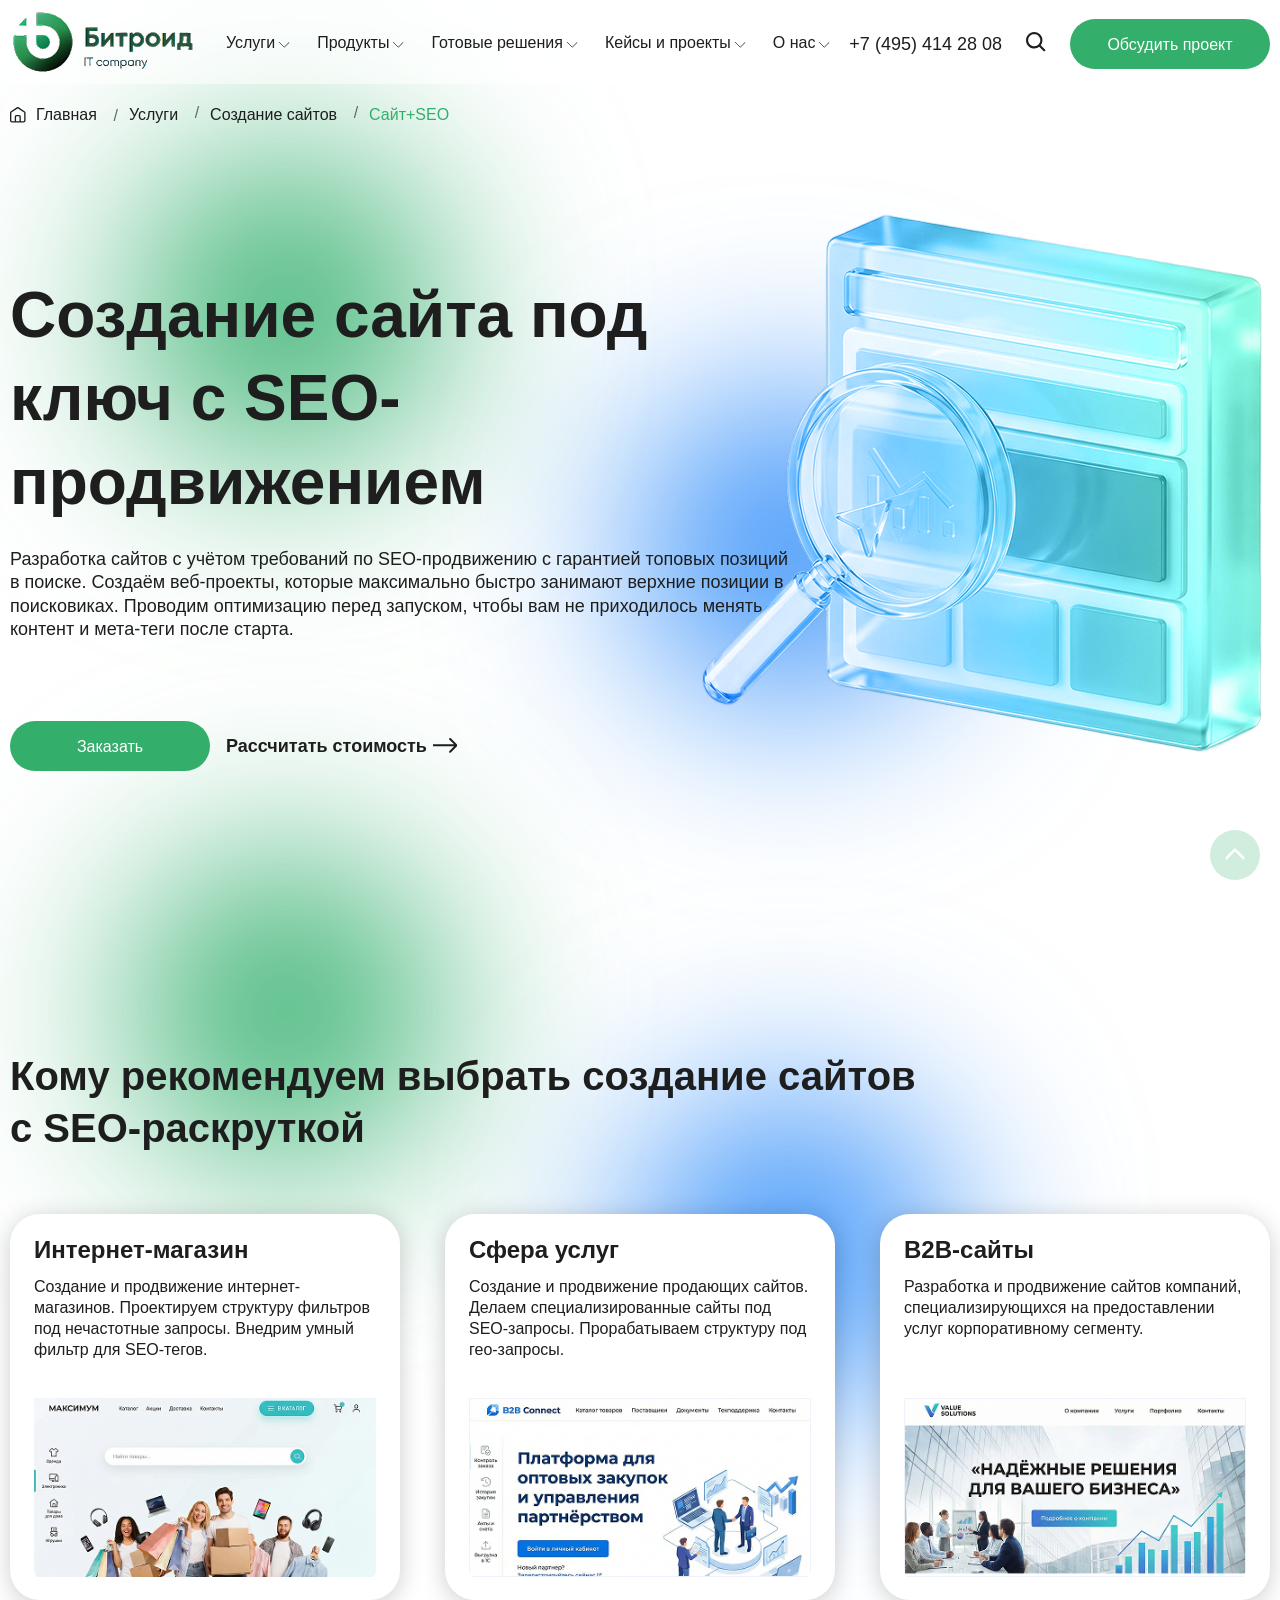
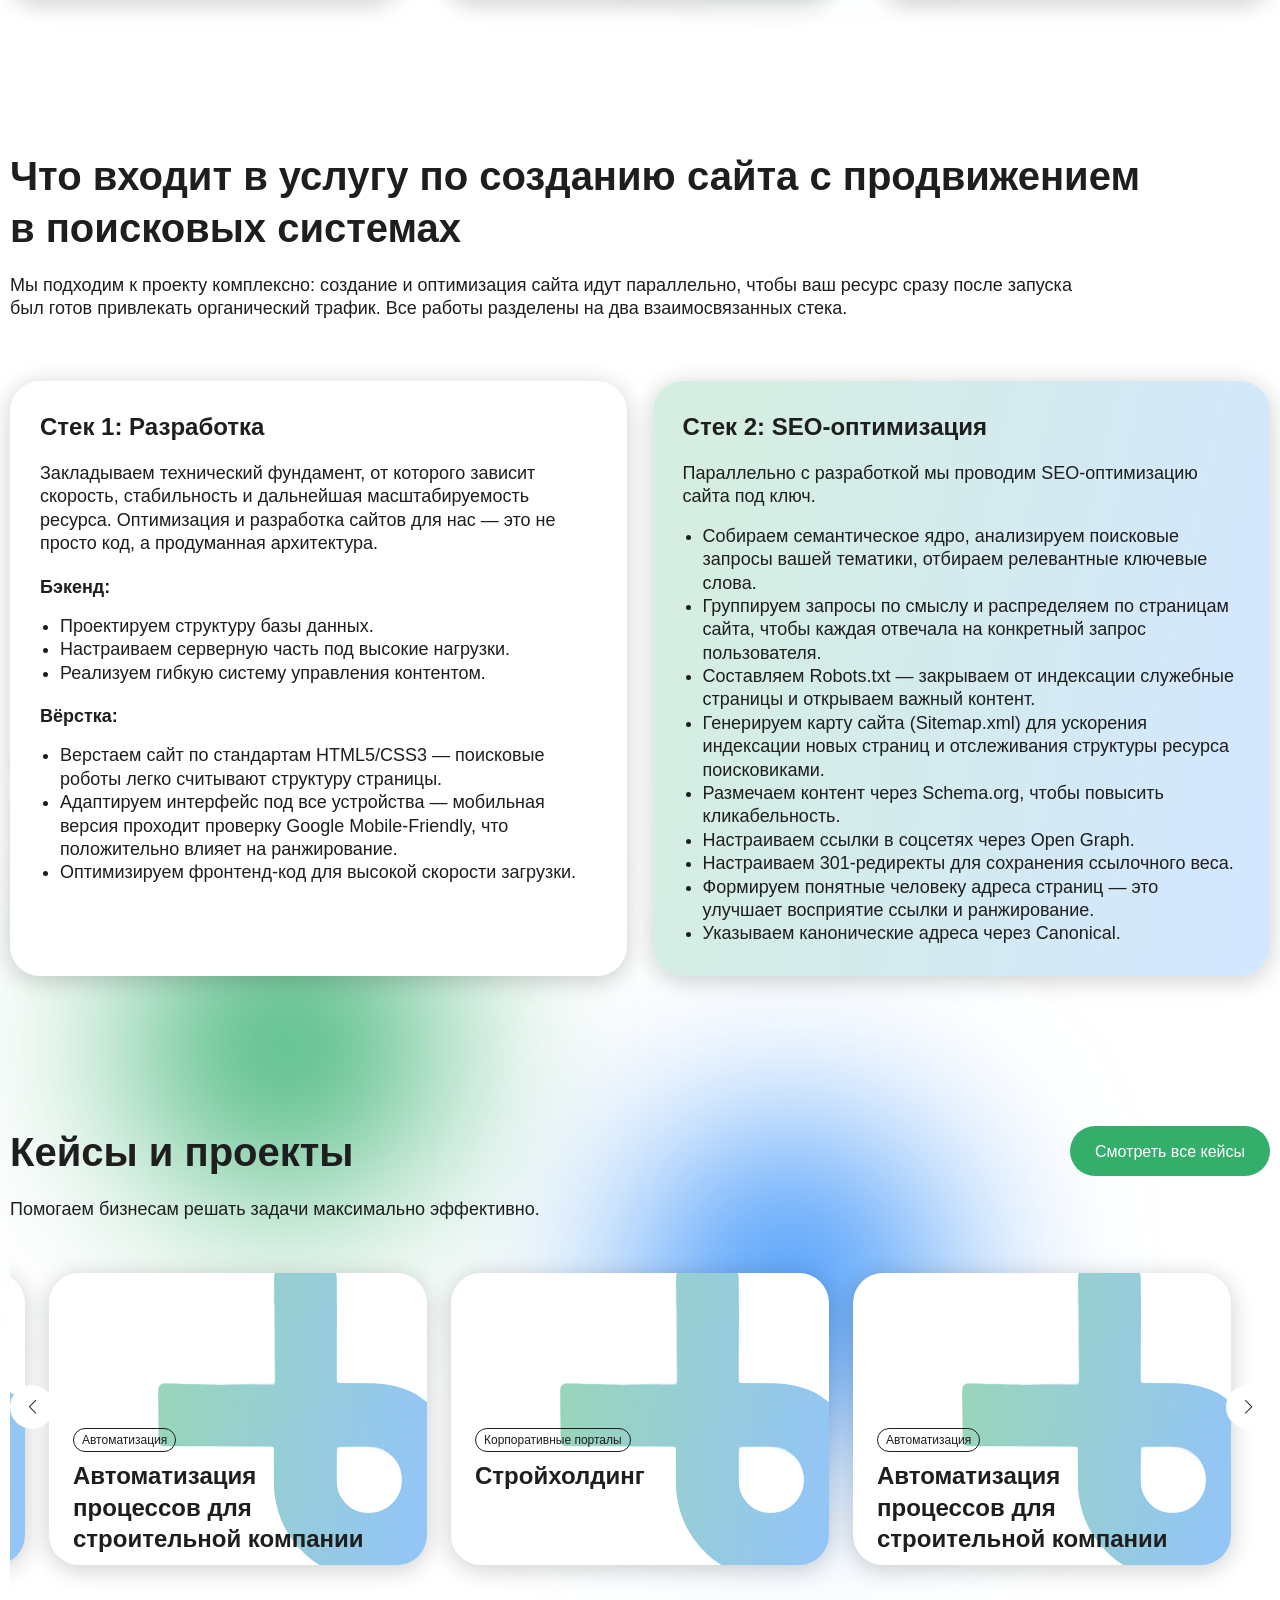
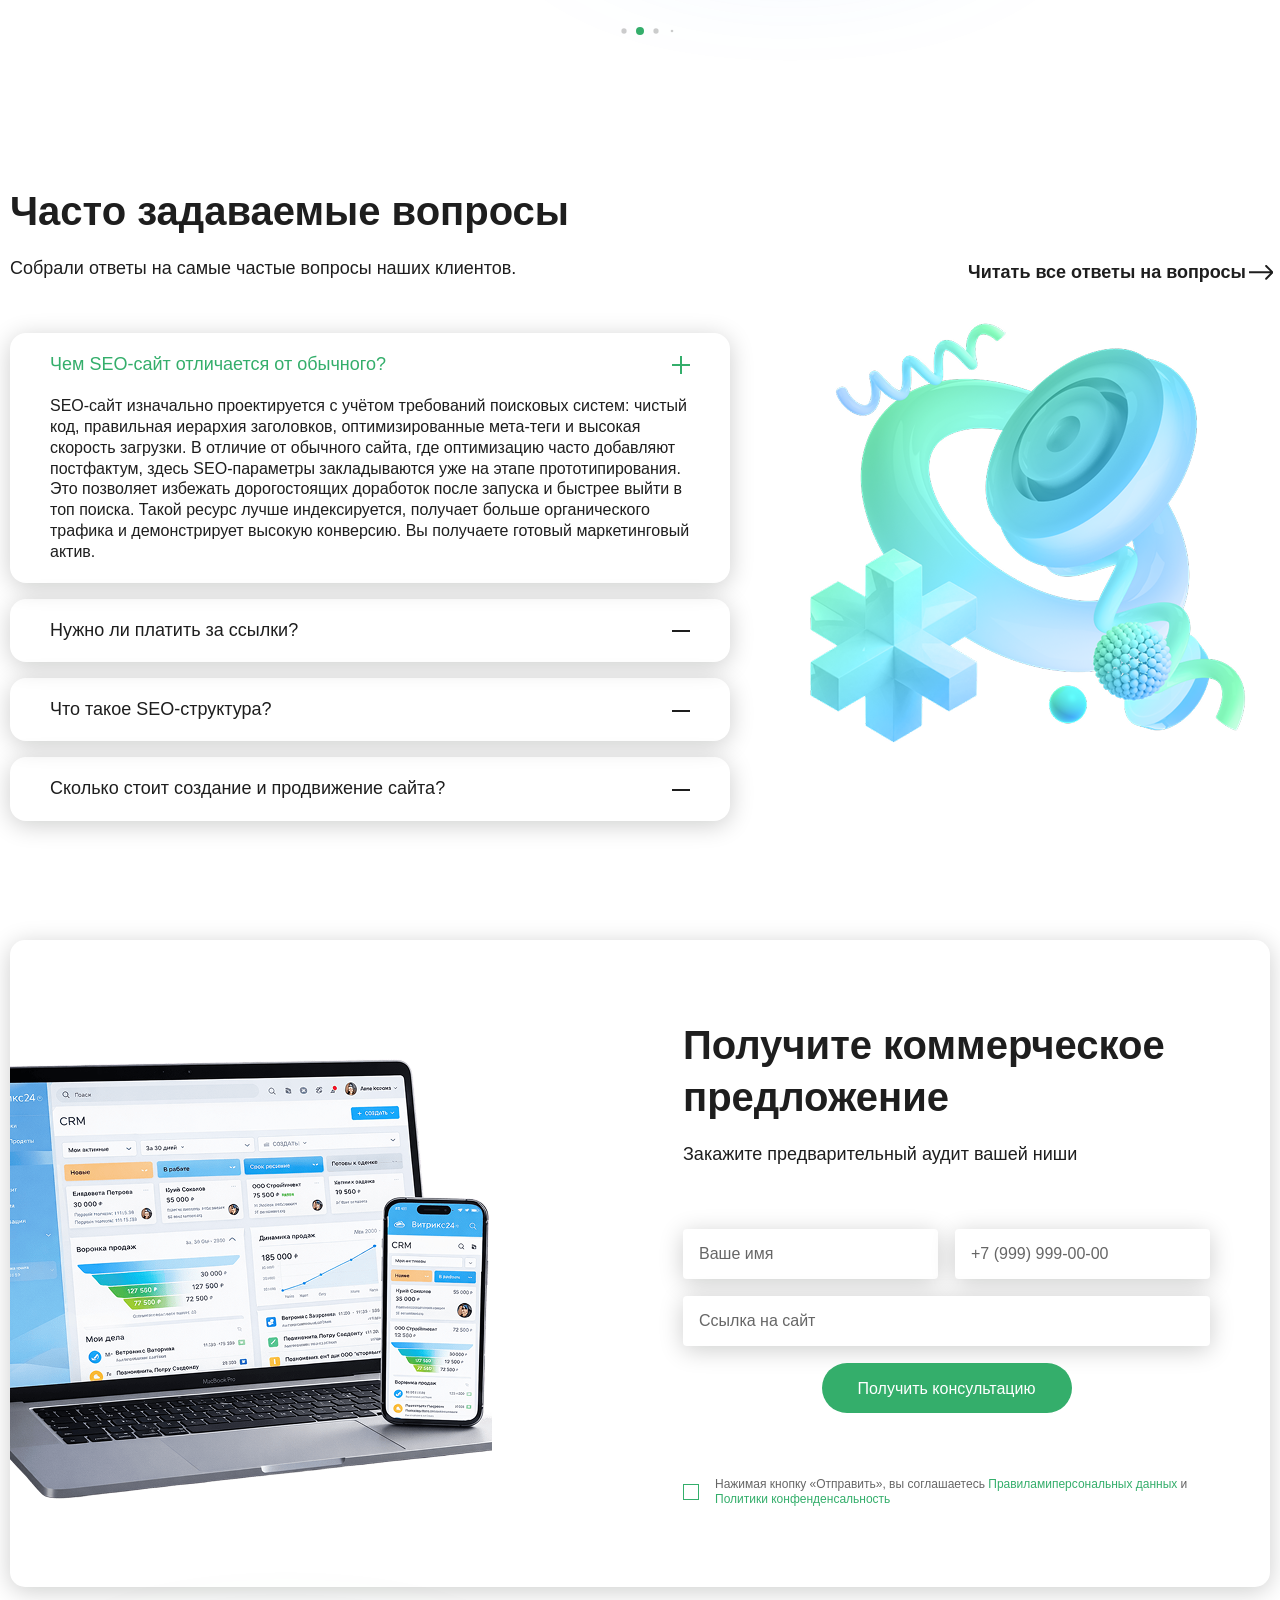
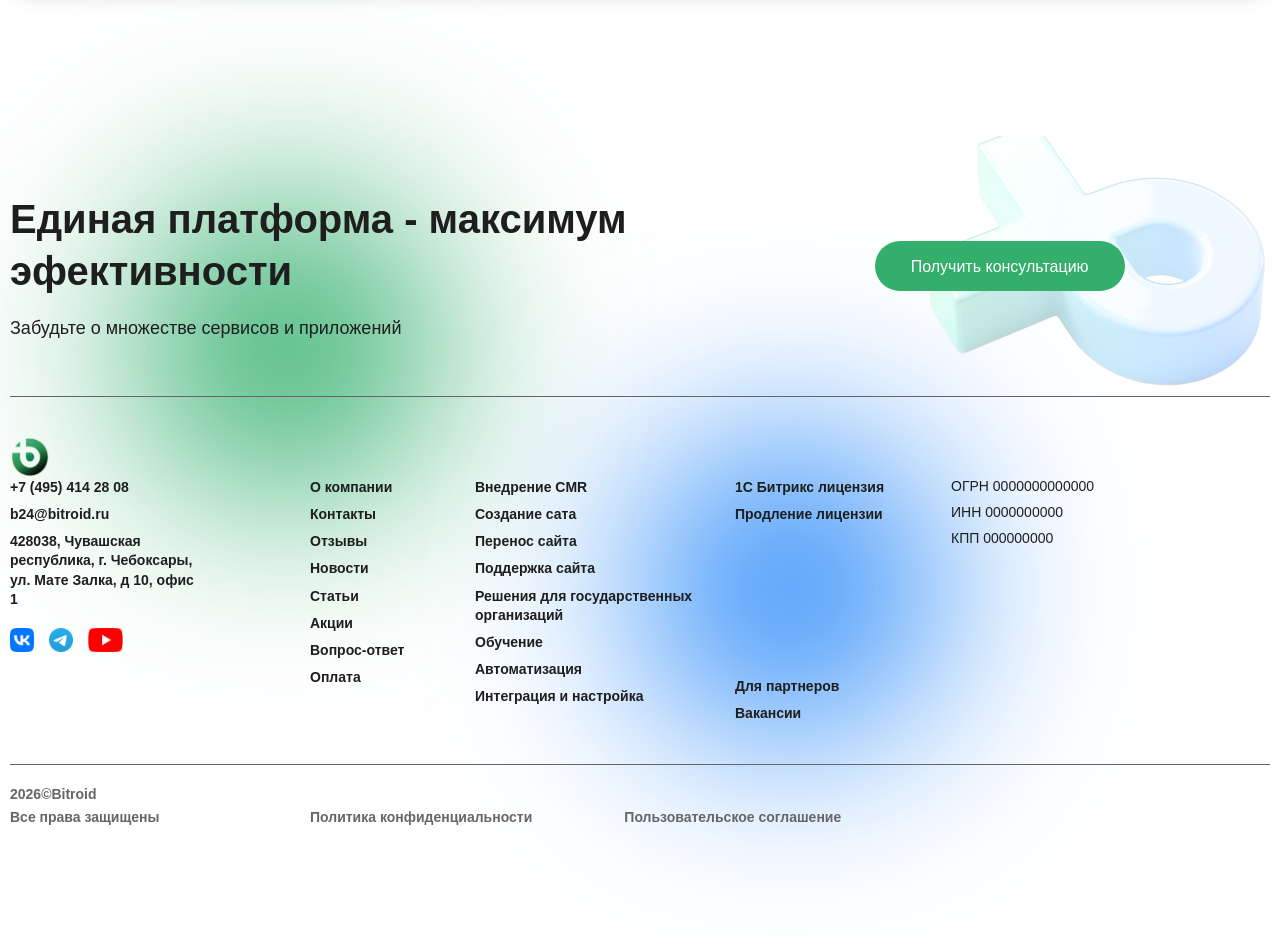
==== commit e6d4dfb1: "Update index.html" ====
--- a/index.html
+++ b/index.html
@@ -784,4 +784,4 @@
     <script src="/js/main.js"></script>
 </body>
 
-</html>+</html>
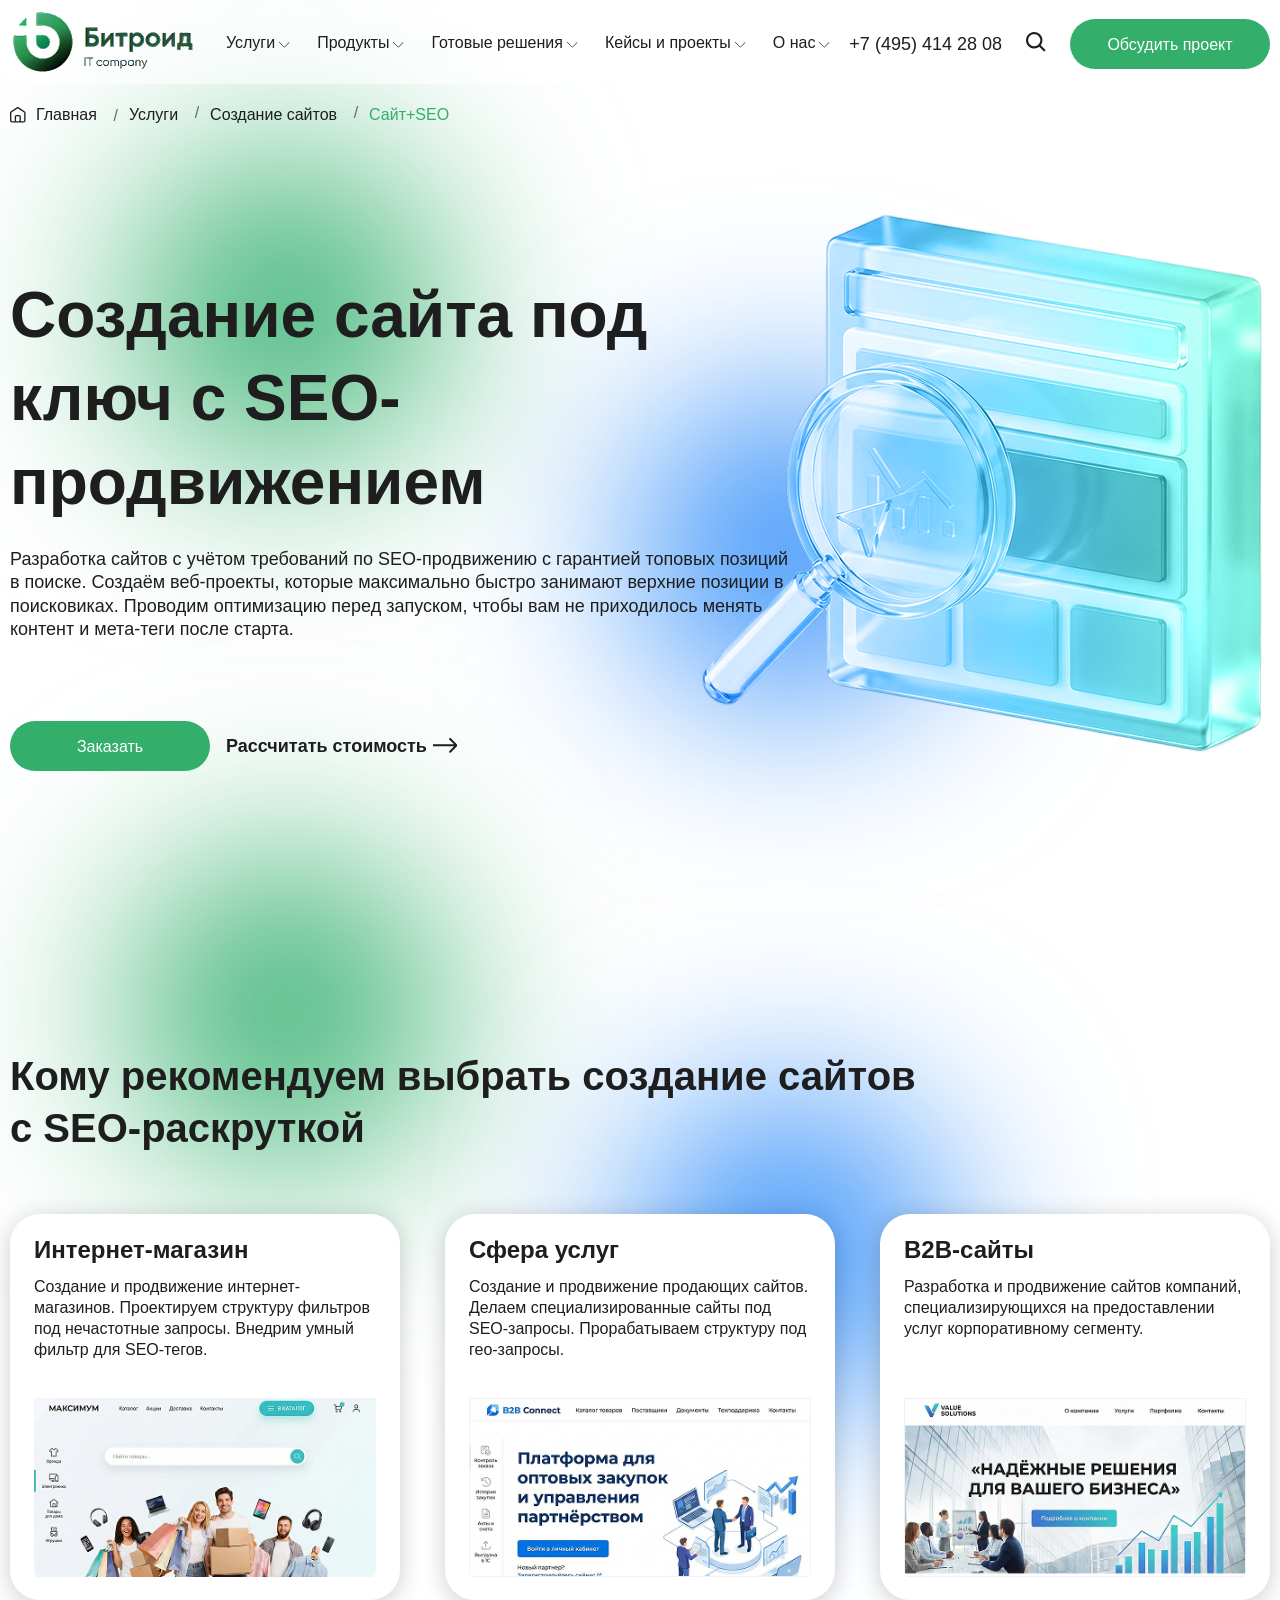
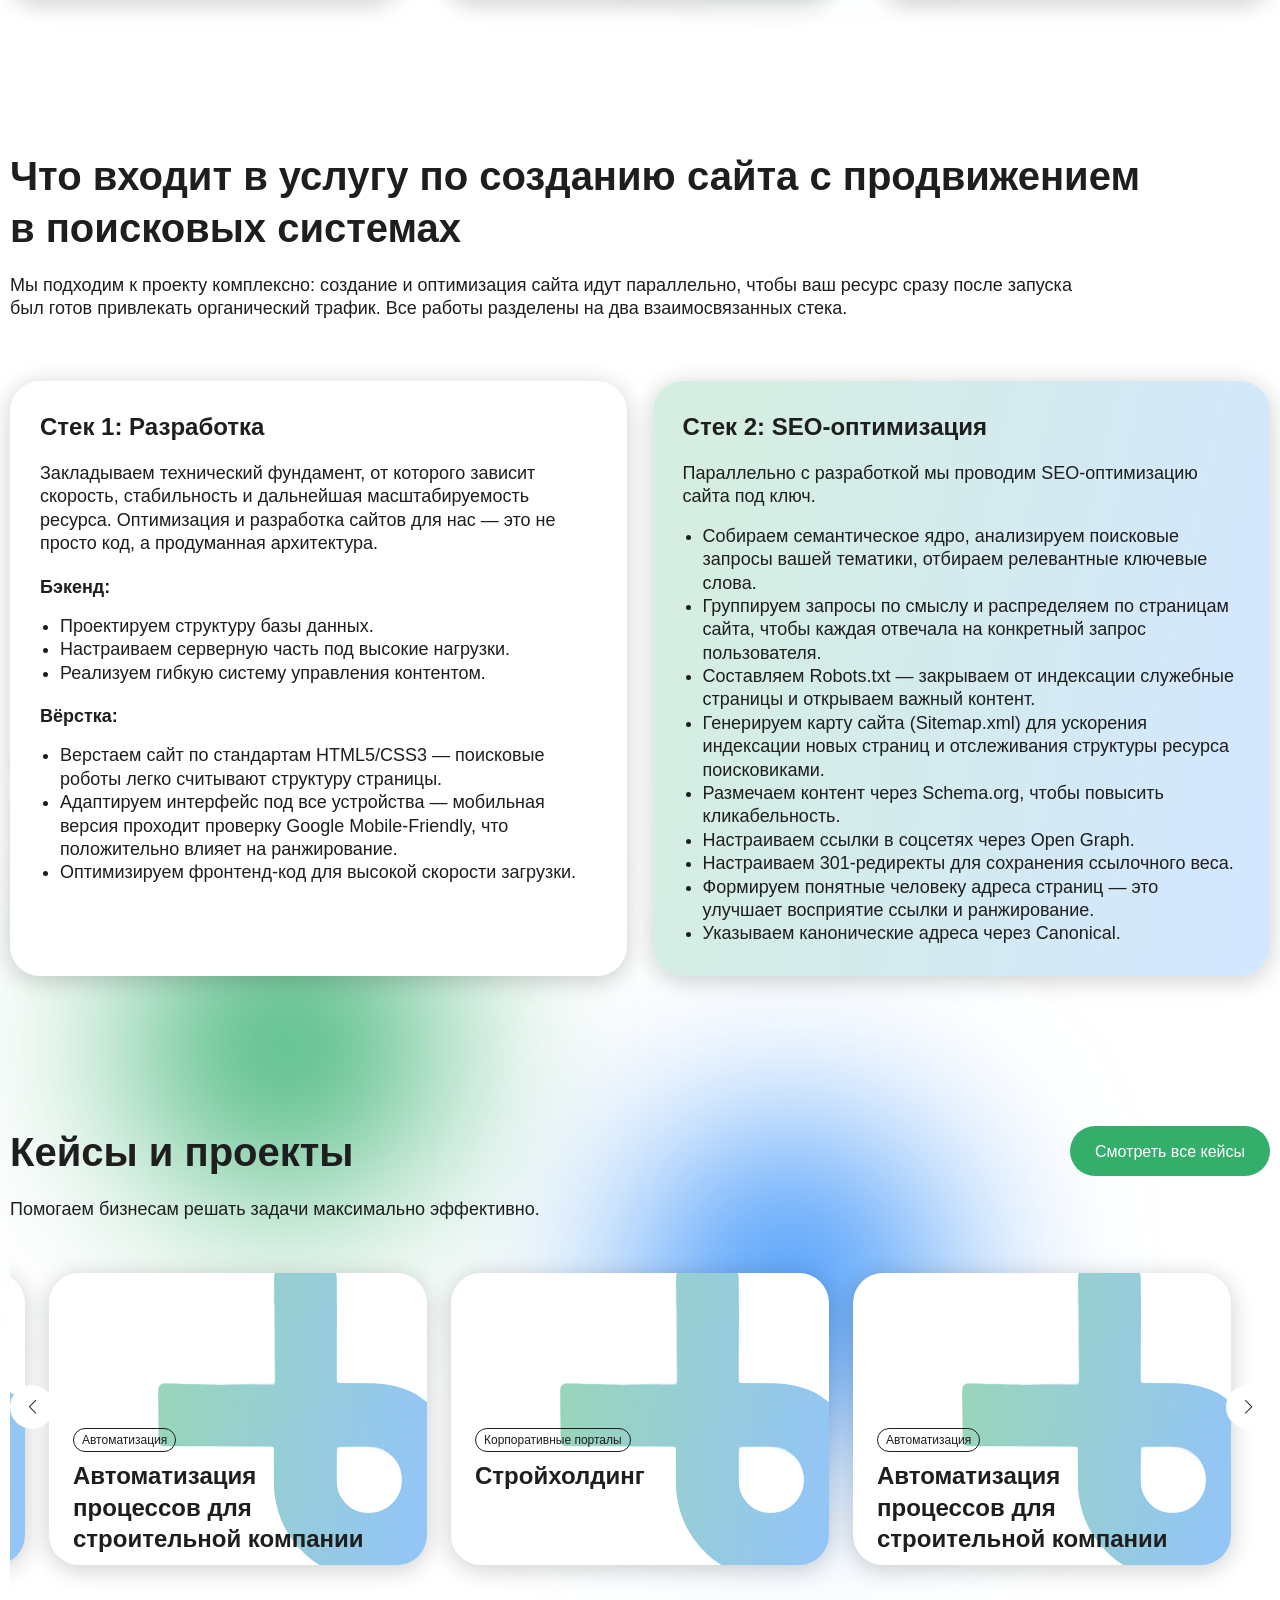
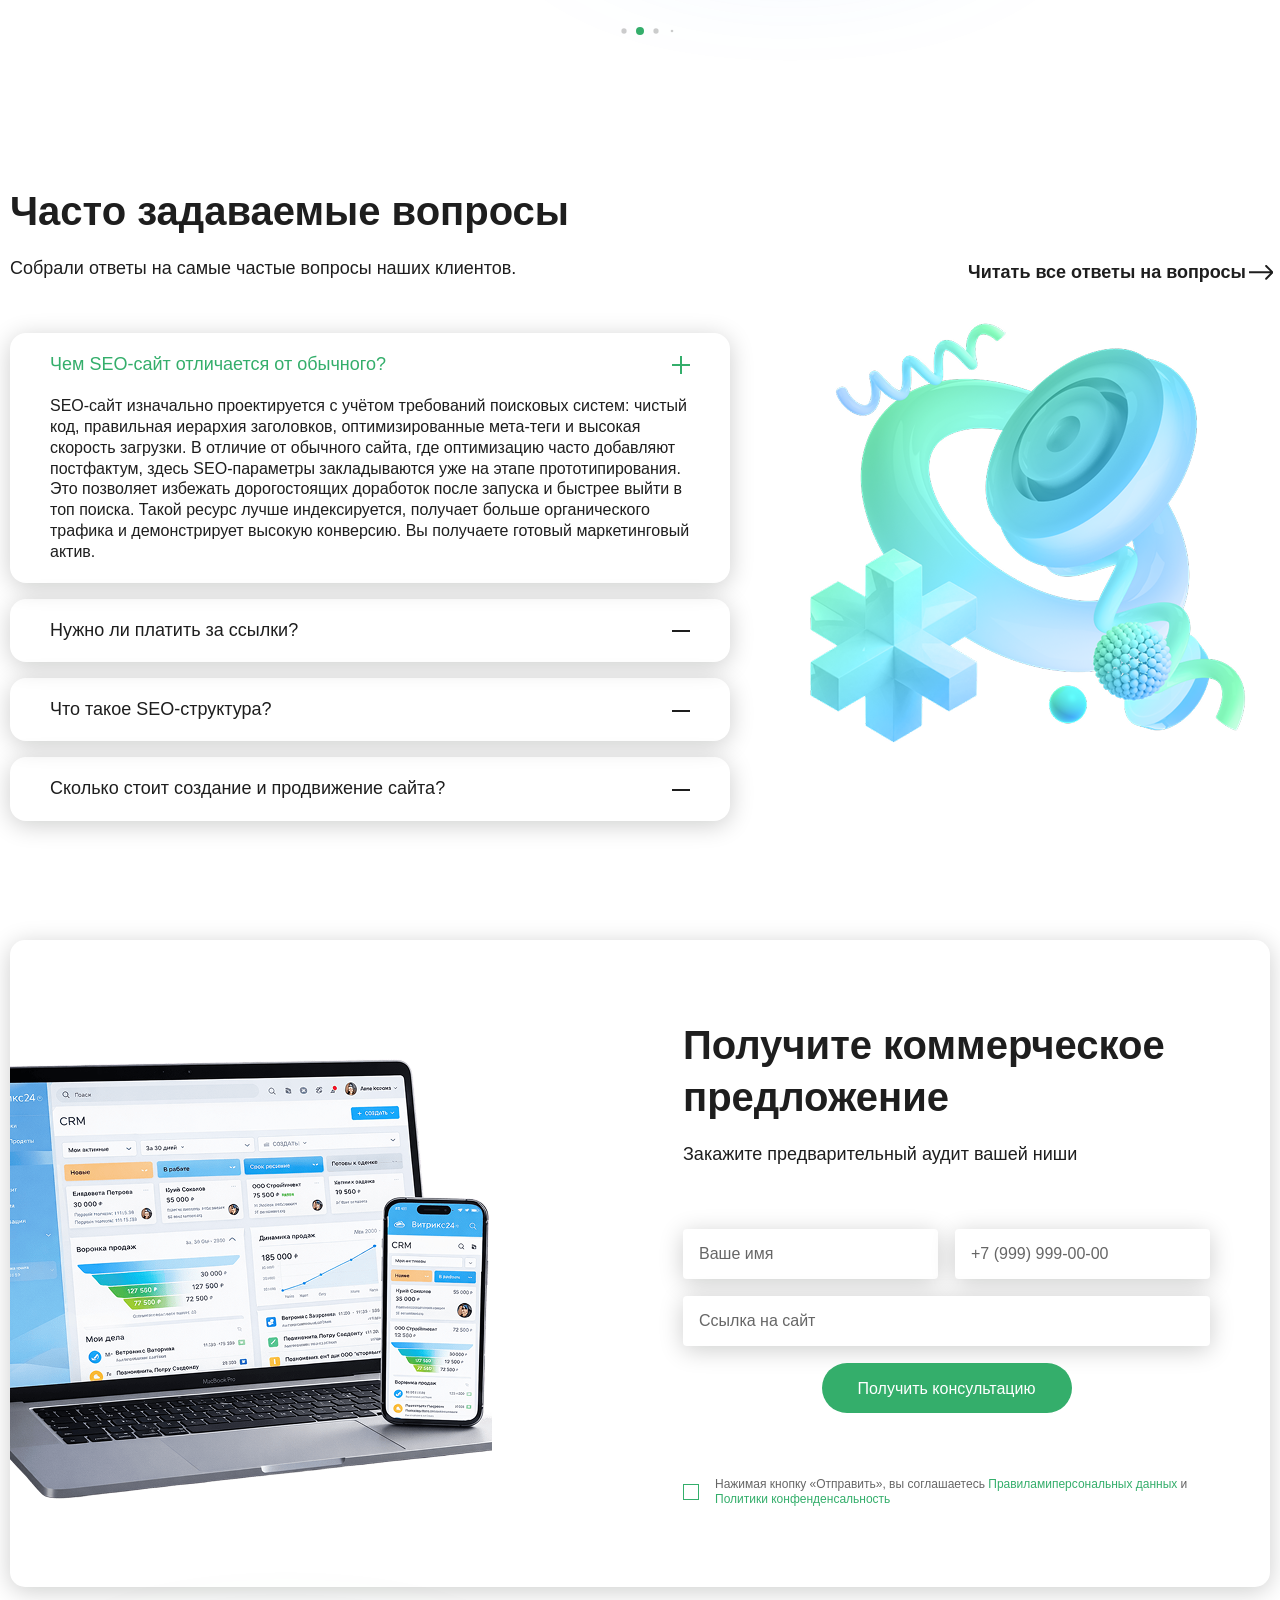
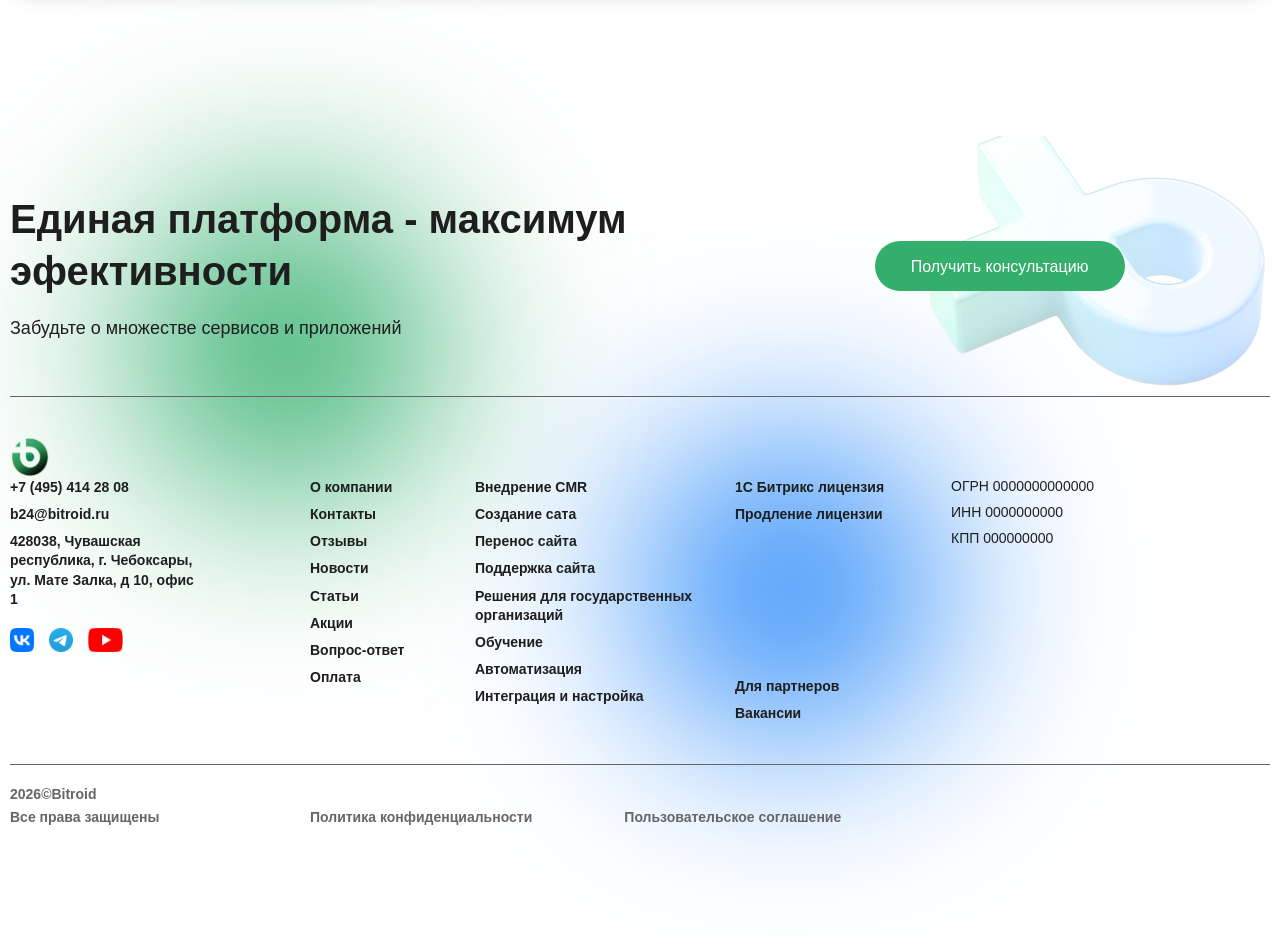
==== commit e3523ad0: "Update index.html" ====
--- a/index.html
+++ b/index.html
@@ -7,10 +7,10 @@
 
     <title>Создание сайта под ключ с SEO-продвижением</title>
 
-    <link rel="stylesheet" type="text/css" href="/css/reset.css">
-    <link rel="stylesheet" type="text/css" href="/css/swiper-bundle.min.css">
-    <link rel="stylesheet" type="text/css" href="/css/style.css">
-    <link rel="stylesheet" type="text/css" href="/css/media.css">
+    <link rel="stylesheet" type="text/css" href="css/reset.css">
+    <link rel="stylesheet" type="text/css" href="css/swiper-bundle.min.css">
+    <link rel="stylesheet" type="text/css" href="css/style.css">
+    <link rel="stylesheet" type="text/css" href="css/media.css">
 
 
     <link rel="icon" type="image/png" href="/img/favicon/favicon-96x96.png" sizes="96x96" />
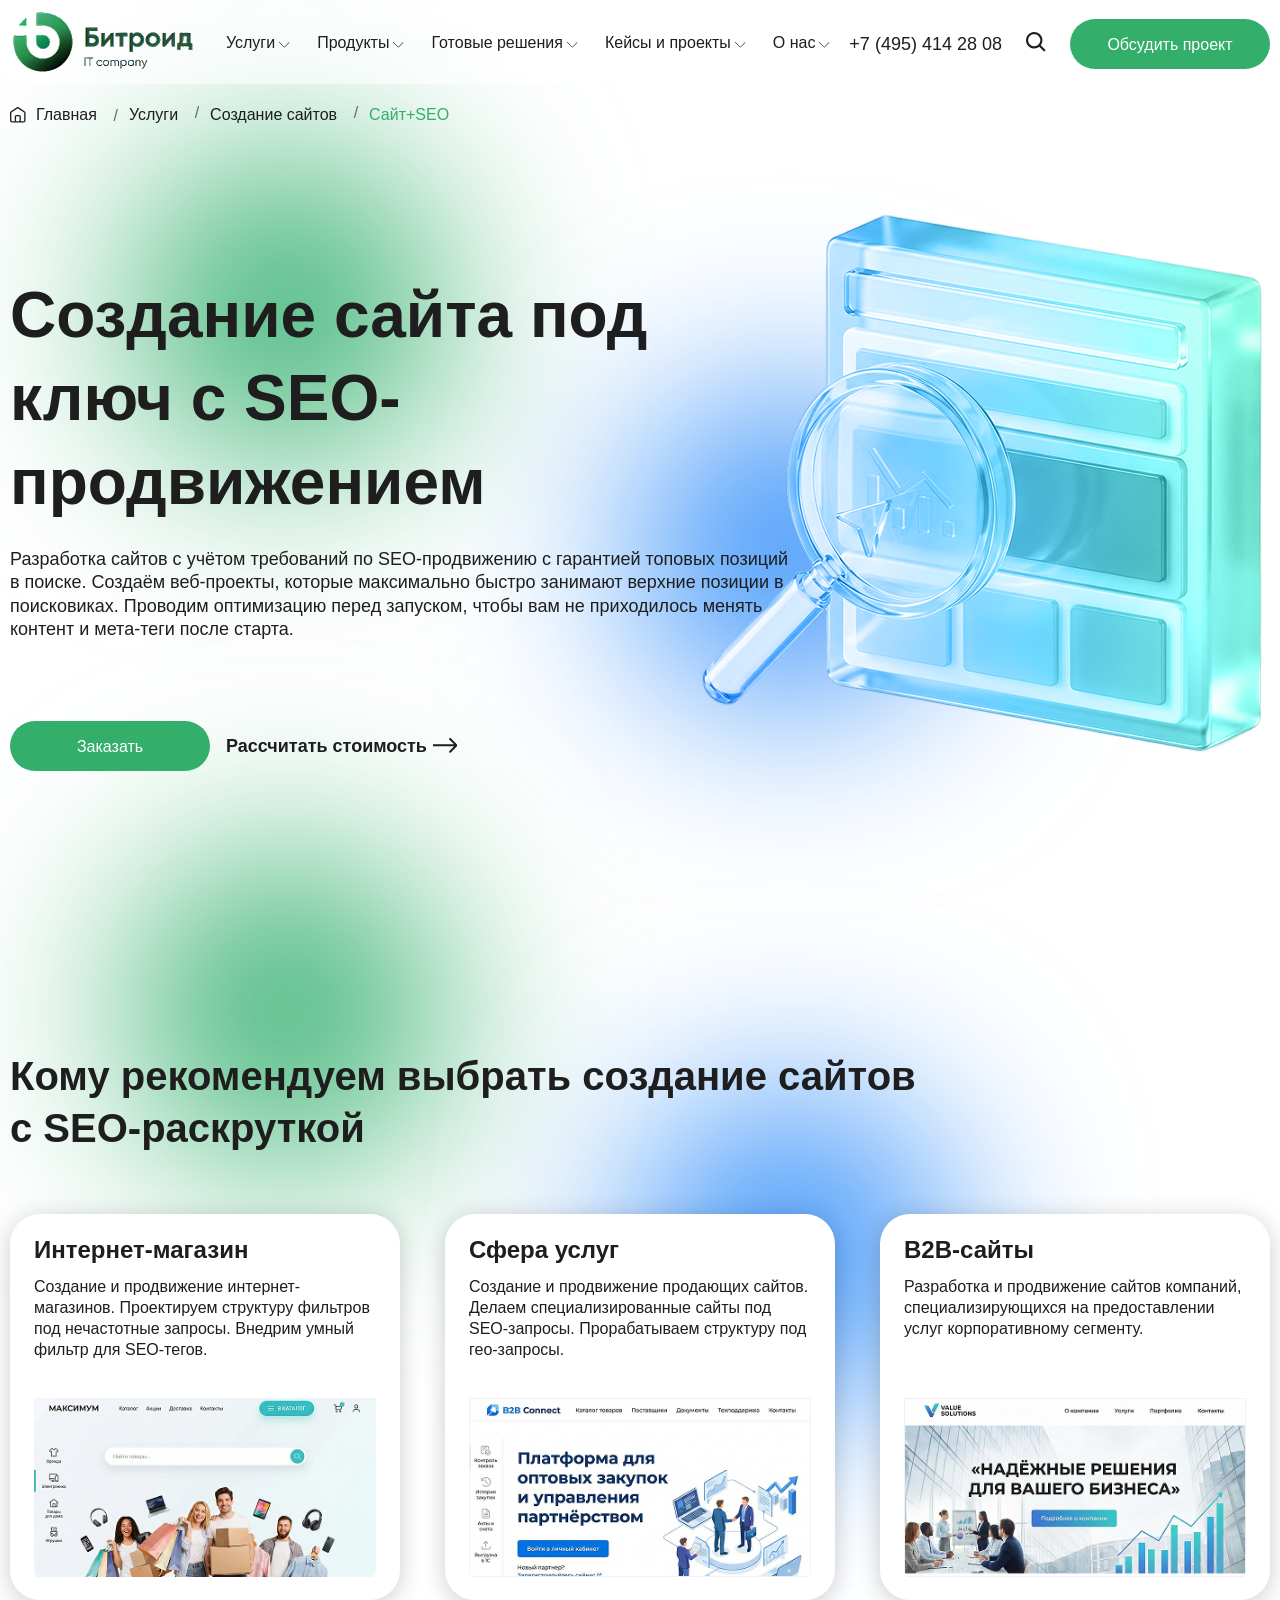
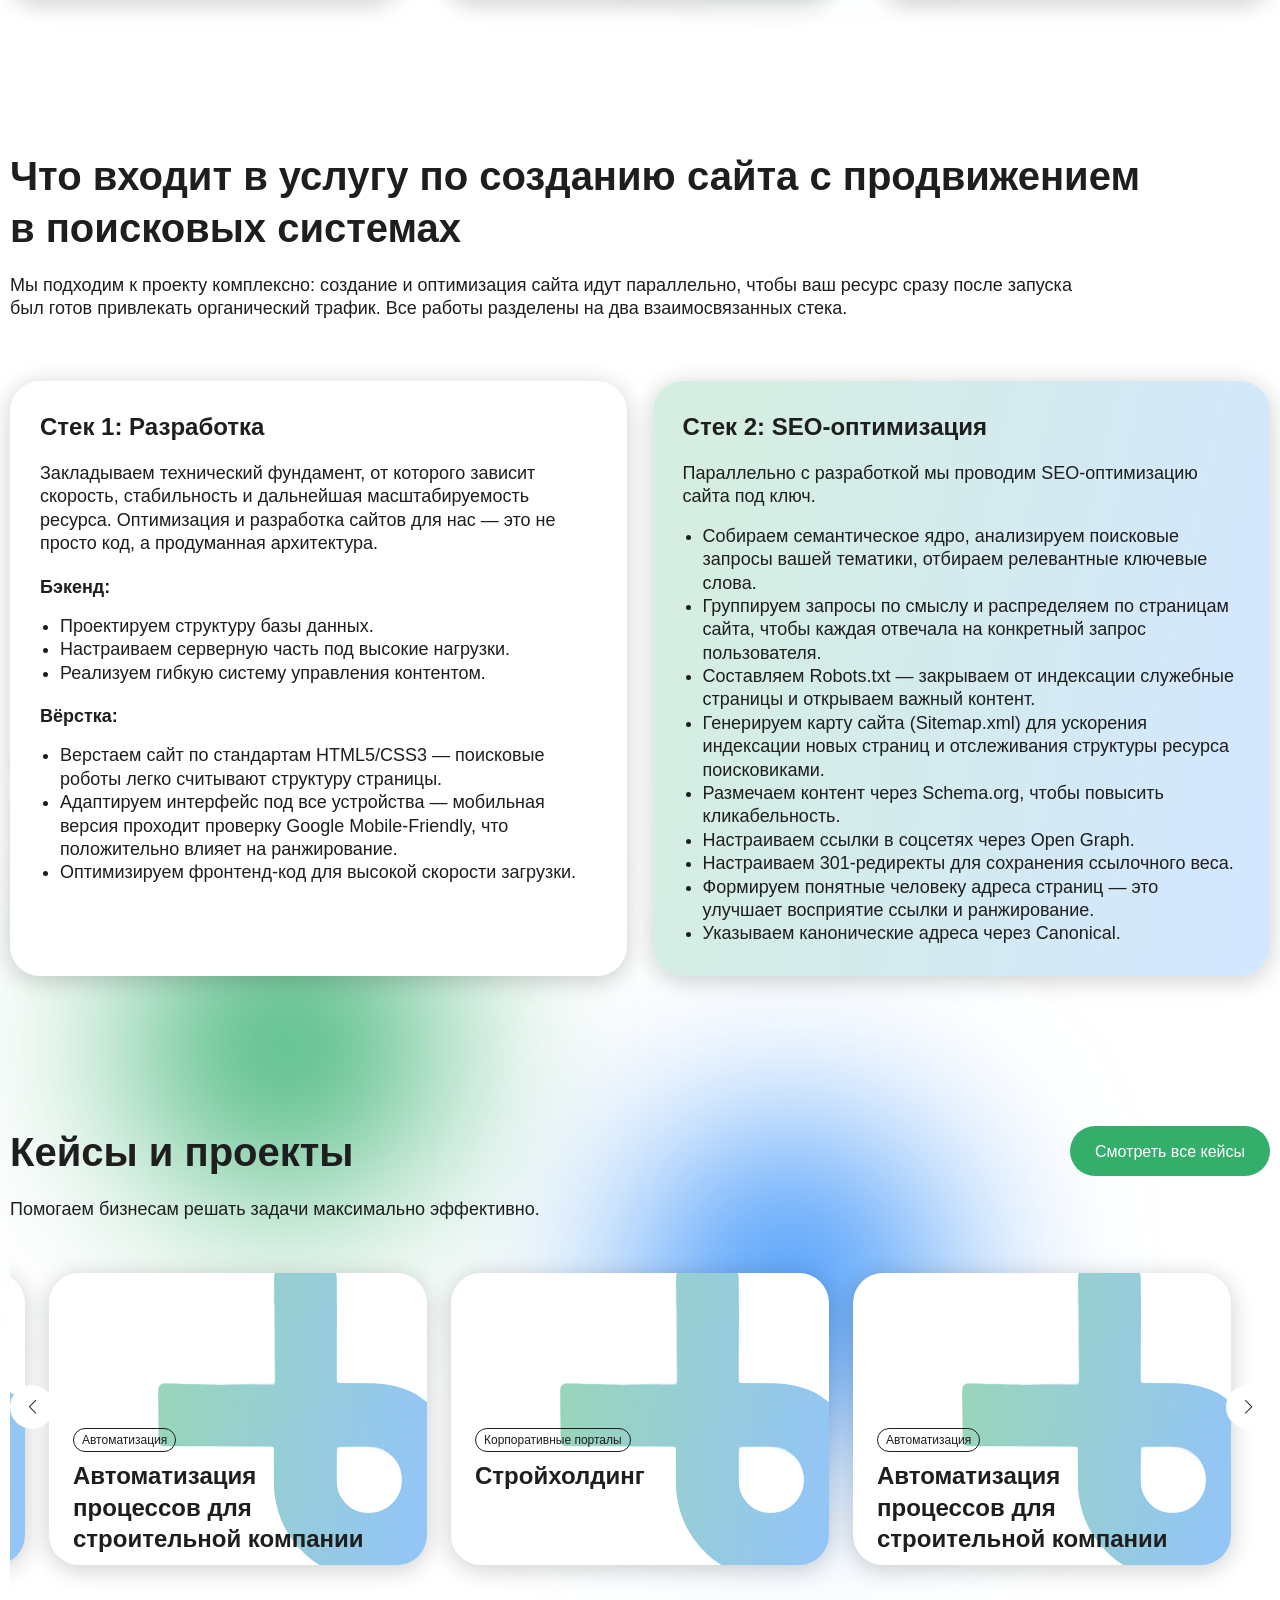
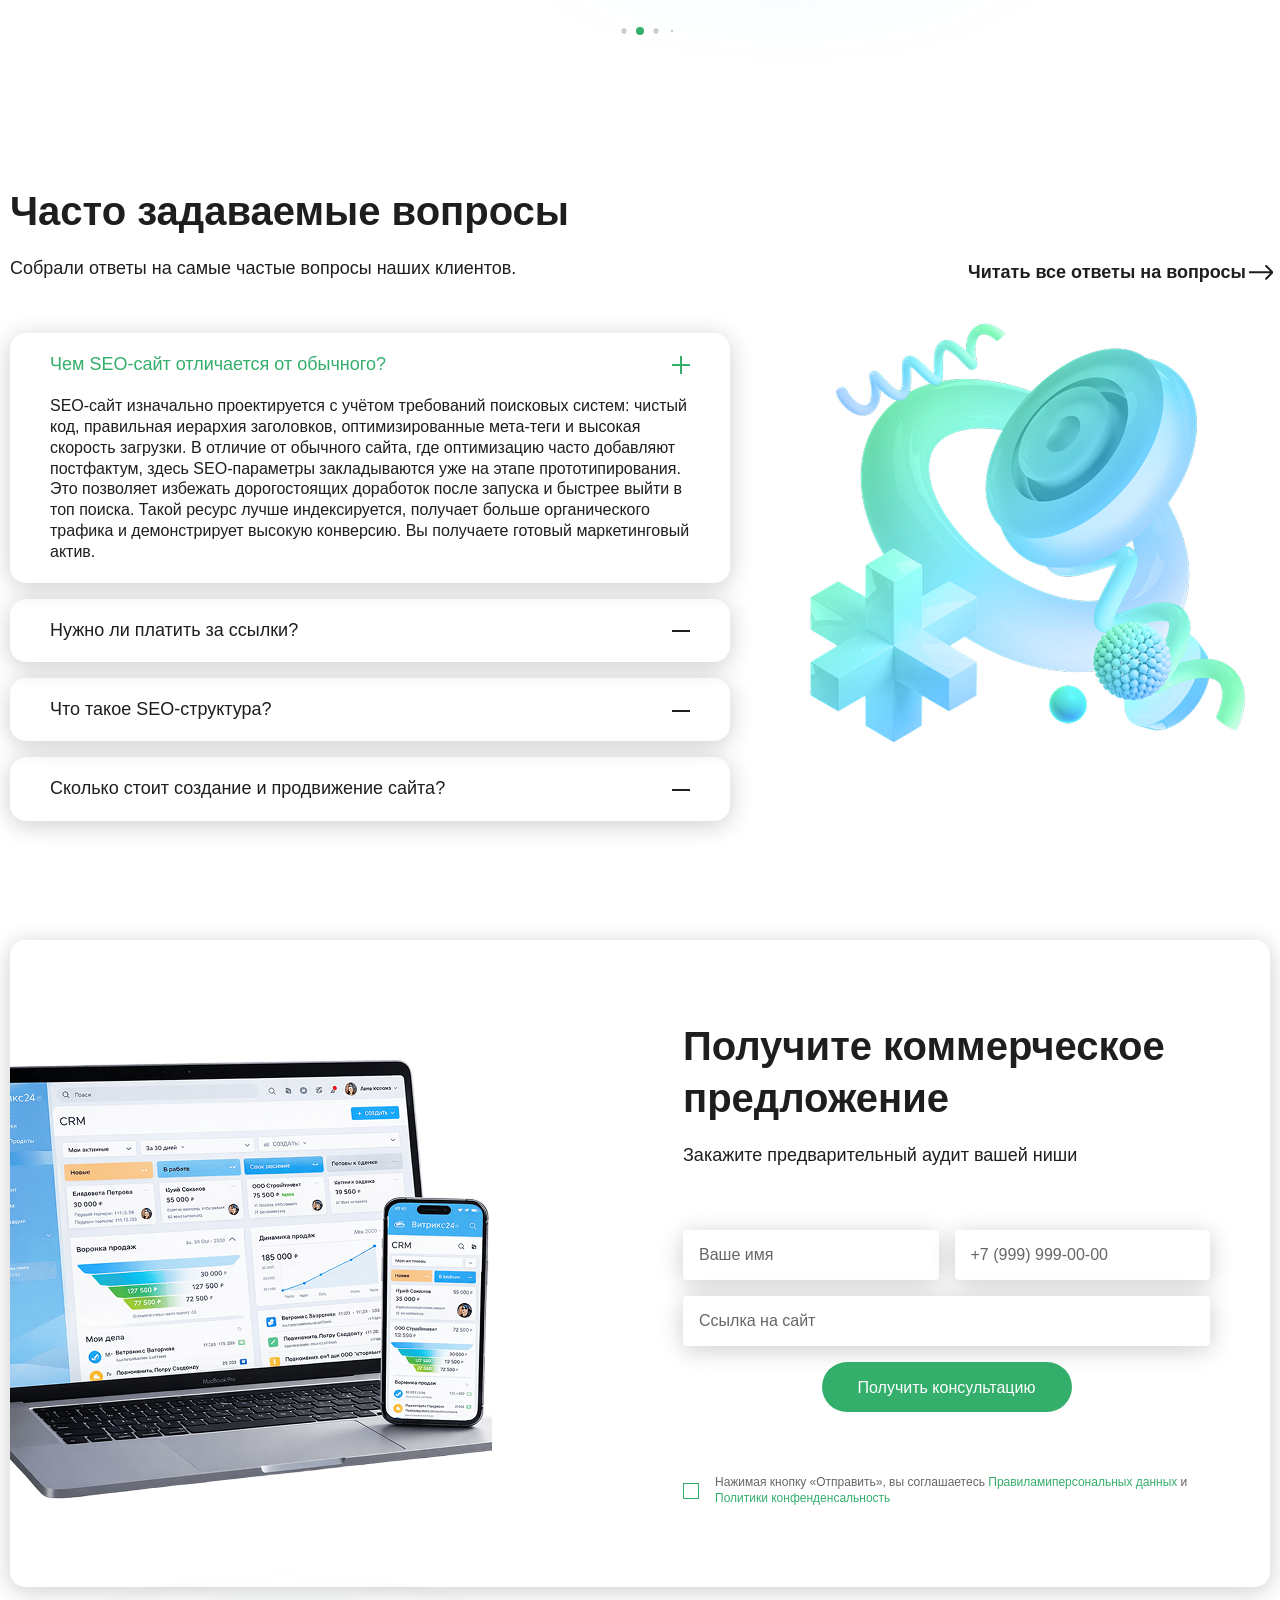
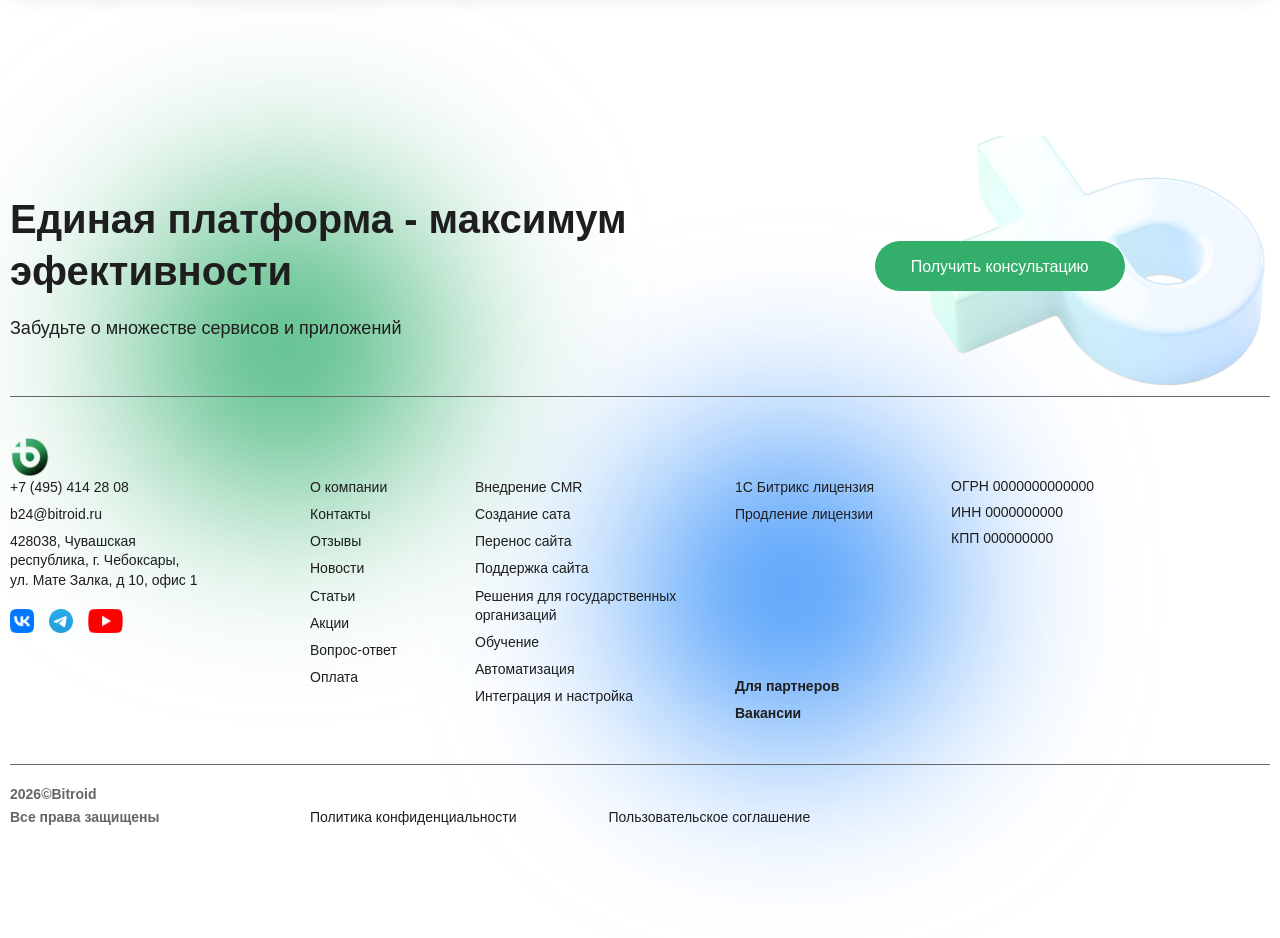
==== commit 6740f650: "Update index.html" ====
--- a/index.html
+++ b/index.html
@@ -3,25 +3,29 @@
 
 <head>
     <meta charset="UTF-8">
+    <meta http-equiv="X-UA-Compatible" content="IE=edge">
     <meta name="viewport" content="width=device-width, initial-scale=1.0">
-
+    <meta name="robots" content="index, follow">
+    <meta name="description" content="Создание сайта под ключ с SEO-продвижением">
+    <meta name="keywords"
+        content="битроид, bitroid, системный интегратор, внедрение CRM Битрикс24, стоимость внедрения crm, разработка сайта, создание сайта, создать сайт, seo продвижение, интеграция с 1С , продвинуть сайт, продвижение сайта, разработка приложений">
+    <meta property="og:title" content="Создание сайта под ключ - Bitroid" />
+    <meta property="og:description"
+        content="Автоматизация бизнес-процессов,создание сайтов,внедрение CRM Битрикс24,разработка мобильных приложений и поддержка it-инфраструктуры. Лучшее решение Ваших задач - Битроид!" />
+    <!-- <meta property="og:site_name" content="Bitroid" /> -->
+    <meta property="og:image" content="img/logo.png" />
     <title>Создание сайта под ключ с SEO-продвижением</title>
-
     <link rel="stylesheet" type="text/css" href="css/reset.css">
     <link rel="stylesheet" type="text/css" href="css/swiper-bundle.min.css">
     <link rel="stylesheet" type="text/css" href="css/style.css">
     <link rel="stylesheet" type="text/css" href="css/media.css">
-
-
-    <link rel="icon" type="image/png" href="/img/favicon/favicon-96x96.png" sizes="96x96" />
-    <link rel="icon" type="image/svg+xml" href="/img/favicon/favicon.svg" />
-    <link rel="shortcut icon" href="/img/favicon/favicon.ico" />
-    <link rel="apple-touch-icon" sizes="180x180" href="/img/favicon/apple-touch-icon.png" />
+    <link rel="icon" type="image/png" href="img/favicon/favicon-96x96.png" sizes="96x96" />
+    <link rel="icon" type="image/svg+xml" href="img/favicon/favicon.svg" />
+    <link rel="shortcut icon" href="img/favicon/favicon.ico" />
+    <link rel="apple-touch-icon" sizes="180x180" href="img/favicon/apple-touch-icon.png" />
     <meta name="apple-mobile-web-app-title" content="Битроид" />
-    <link rel="manifest" href="/img/favicon/site.webmanifest" />
-
+    <link rel="manifest" href="img/favicon/site.webmanifest" />
 </head>
-
 <body>
     <header class="header">
         <div class="container">
@@ -34,91 +38,80 @@
                 <nav class="header__inner-header__menu">
                     <ul class="header__inner-header__menu-list">
                         <li class="header__menu-item">
-                            <a class="header__menu-link" href="#nav_1">Услуги</a>
-                            <div id="nav_1" class="header__menu-link-dropdown__content">
-                                <ul class="dropdown__content-list">
-                                    <li class="dropdown__content-list-item">
-                                        <a class="dropdown__content-list-link" href="#">Услуга 1</a>
-                                    </li>
-                                    <li class="dropdown__content-list-item">
-                                        <a class="dropdown__content-list-link" href="#">Услуга 2</a>
-                                    </li>
-                                    <li class="dropdown__content-list-item">
-                                        <a class="dropdown__content-list-link" href="#">Услуга 3</a>
-                                    </li>
-                                </ul>
-                            </div>
+                            <p class="header__menu-link">Услуги</p>
+                            <ul class="dropdown__content-list">
+                                <li class="dropdown__content-list-item">
+                                    <a class="dropdown__content-list-link" href="#">Услуга 1</a>
+                                </li>
+                                <li class="dropdown__content-list-item">
+                                    <a class="dropdown__content-list-link" href="#">Услуга 2</a>
+                                </li>
+                                <li class="dropdown__content-list-item">
+                                    <a class="dropdown__content-list-link" href="#">Услуга 3</a>
+                                </li>
+                            </ul>
                         </li>
                         <li class="header__menu-item">
-                            <a class="header__menu-link" href="#nav_2">Продукты</a>
-                            <div id="nav_2" class="header__menu-link-dropdown__content">
-                                <ul class="dropdown__content-list">
-                                    <li class="dropdown__content-list-item">
-                                        <a class="dropdown__content-list-link" href="#">Продукт 1</a>
-                                    </li>
-                                    <li class="dropdown__content-list-item">
-                                        <a class="dropdown__content-list-link" href="#">Продукт 2</a>
-                                    </li>
-                                    <li class="dropdown__content-list-item">
-                                        <a class="dropdown__content-list-link" href="#">Продукт 3</a>
-                                    </li>
-                                    <li class="dropdown__content-list-item">
-                                        <a class="dropdown__content-list-link" href="#">Продукт 4</a>
-                                    </li>
-                                    <li class="dropdown__content-list-item">
-                                        <a class="dropdown__content-list-link" href="#">Продукт 5</a>
-                                    </li>
-                                </ul>
-                            </div>
+                            <p class="header__menu-link">Продукты</p>
+                            <ul class="dropdown__content-list">
+                                <li class="dropdown__content-list-item">
+                                    <a class="dropdown__content-list-link" href="#">Продукт 1</a>
+                                </li>
+                                <li class="dropdown__content-list-item">
+                                    <a class="dropdown__content-list-link" href="#">Продукт 2</a>
+                                </li>
+                                <li class="dropdown__content-list-item">
+                                    <a class="dropdown__content-list-link" href="#">Продукт 3</a>
+                                </li>
+                                <li class="dropdown__content-list-item">
+                                    <a class="dropdown__content-list-link" href="#">Продукт 4</a>
+                                </li>
+                                <li class="dropdown__content-list-item">
+                                    <a class="dropdown__content-list-link" href="#">Продукт 5</a>
+                                </li>
+                            </ul>
                         </li>
                         <li class="header__menu-item">
-                            <a class="header__menu-link" href="#nav_3">Готовые решения</a>
-                            <div id="nav_3" class="header__menu-link-dropdown__content">
-                                <ul class="dropdown__content-list">
-                                    <li class="dropdown__content-list-item">
-                                        <a class="dropdown__content-list-link" href="#">Решение 1</a>
-                                    </li>
-                                    <li class="dropdown__content-list-item">
-                                        <a class="dropdown__content-list-link" href="#">Решение 2</a>
-                                    </li>
-                                </ul>
-                            </div>
+                            <p class="header__menu-link">Готовые решения</p>
+                            <ul class="dropdown__content-list">
+                                <li class="dropdown__content-list-item">
+                                    <a class="dropdown__content-list-link" href="#">Решение 1</a>
+                                </li>
+                                <li class="dropdown__content-list-item">
+                                    <a class="dropdown__content-list-link" href="#">Решение 2</a>
+                                </li>
+                            </ul>
                         </li>
                         <li class="header__menu-item">
-                            <a class="header__menu-link" href="#nav_4">Кейсы и проекты</a>
-                            <div id="nav_4" class="header__menu-link-dropdown__content">
-                                <ul class="dropdown__content-list">
-                                    <li class="dropdown__content-list-item">
-                                        <a class="dropdown__content-list-link" href="#">Кейс 1</a>
-                                    </li>
-                                    <li class="dropdown__content-list-item">
-                                        <a class="dropdown__content-list-link" href="#">Кейс 2</a>
-                                    </li>
-                                    <li class="dropdown__content-list-item">
-                                        <a class="dropdown__content-list-link" href="#">Кейс 3</a>
-                                    </li>
-                                </ul>
-                            </div>
+                            <p class="header__menu-link">Кейсы и проекты</p>
+                            <ul class="dropdown__content-list">
+                                <li class="dropdown__content-list-item">
+                                    <a class="dropdown__content-list-link" href="#">Кейс 1</a>
+                                </li>
+                                <li class="dropdown__content-list-item">
+                                    <a class="dropdown__content-list-link" href="#">Кейс 2</a>
+                                </li>
+                                <li class="dropdown__content-list-item">
+                                    <a class="dropdown__content-list-link" href="#">Кейс 3</a>
+                                </li>
+                            </ul>
                         </li>
                         <li class="header__menu-item">
-                            <a class="header__menu-link" href="#nav_5">О нас</a>
-                            <div id="nav_5" class="header__menu-link-dropdown__content">
-                                <ul class="dropdown__content-list">
-                                    <li class="dropdown__content-list-item">
-                                        <a class="dropdown__content-list-link" href="#">Гарантии</a>
-                                    </li>
-                                    <li class="dropdown__content-list-item">
-                                        <a class="dropdown__content-list-link" href="#">О компании</a>
-                                    </li>
-                                    <li class="dropdown__content-list-item">
-                                        <a class="dropdown__content-list-link" href="#">Контакты</a>
-                                    </li>
-                                </ul>
-                            </div>
+                            <p class="header__menu-link">О нас</p>
+                            <ul class="dropdown__content-list">
+                                <li class="dropdown__content-list-item">
+                                    <a class="dropdown__content-list-link" href="#">Гарантии</a>
+                                </li>
+                                <li class="dropdown__content-list-item">
+                                    <a class="dropdown__content-list-link" href="#">О компании</a>
+                                </li>
+                                <li class="dropdown__content-list-item">
+                                    <a class="dropdown__content-list-link" href="#">Контакты</a>
+                                </li>
+                            </ul>
                         </li>
                     </ul>
                 </nav>
-
                 <div class="header__contacts">
                     <div class="header__contacts-tel">
                         <a class="header__phone" href="tel:+74954142808">+7 (495) 414 28 08</a>
@@ -135,7 +128,6 @@
                                 <a class="search_btn" href="#"></a>
                             </div>
                         </div>
-
                     </div>
                     <div class="header__button">
                         <button id="header__btn" class="button" type="button">Обсудить проект</button>
@@ -144,36 +136,33 @@
                     <div id="burger__menu-icon" class="burger__menu-icon-inner">
                         <div class="burger__menu-icon"></div>
                     </div>
-
-                    <div class="burger__menu-body"><!--open-->
+                    <div class="burger__menu-body">
                         <nav class="burger__menu">
                             <ul class="burger__menu-list">
                                 <li class="burger__menu-item">
-                                    <a class="burger__menu-link" href="full_des.html">Услуги</a>
+                                    <a class="burger__menu-link" href="#">Услуги</a>
                                 </li>
                                 <li class="burger__menu-item">
-                                    <a class="burger__menu-link" href="full_des.html">Продукты</a>
+                                    <a class="burger__menu-link" href="#">Продукты</a>
                                 </li>
                                 <li class="burger__menu-item">
-                                    <a class="burger__menu-link" href="full_des.html">Готовые решения</a>
+                                    <a class="burger__menu-link" href="#">Готовые решения</a>
                                 </li>
                                 <li class="burger__menu-item">
-                                    <a class="burger__menu-link" href="full_des.html">Кейсы и проекты</a>
+                                    <a class="burger__menu-link" href="#">Кейсы и проекты</a>
                                 </li>
                                 <li class="burger__menu-item">
-                                    <a class="burger__menu-link" href="full_des.html">О нас</a>
+                                    <a class="burger__menu-link" href="#">О нас</a>
                                 </li>
                             </ul>
                         </nav>
 
                     </div>
-                    <div class="burger__menu-bg"></div><!--open-->
+                    <div class="burger__menu-bg"></div>
                 </div>
             </div>
         </div>
     </header>
-
-
     <main>
         <section class="section section__hero">
             <div class="container">
@@ -213,7 +202,7 @@
                             </div>
                         </div>
                         <div class="screen_content-img-block">
-                            <img class="section__hero-img" src="img/hero_img.png" alt="img_1">
+                            <img data-speed="15" class="section__hero-img layer" src="img/hero_img.png" alt="img_1">
                         </div>
                     </div>
                     <div class="screen_content-back">
@@ -223,11 +212,10 @@
                 </div>
             </div>
         </section>
-
         <section class="section section__about">
             <div class="container">
                 <h3 class="subtitle">Кому рекомендуем выбрать создание сайтов <br> с SEO-раскруткой</h3>
-                <div class="section__block-slider section__block"> <!--Слайдер-->
+                <div class="section__block-slider section__block">
                     <div class="swiper-wrapper section__about-cards">
                         <div class="swiper-slide section__about-card">
                             <div class="section__about-card-text_block">
@@ -236,7 +224,7 @@
                                     структуру фильтров под нечастотные запросы. Внедрим умный фильтр для SEO-тегов.</p>
                             </div>
                             <div class="section__about-card-text_img">
-                                <img src="/img/about-card_1.jpg" alt="about-card_1">
+                                <img src="img/about-card_1.jpg" alt="about-card_1">
                             </div>
                         </div>
                         <div class="swiper-slide section__about-card">
@@ -247,7 +235,7 @@
                                 </p>
                             </div>
                             <div class="section__about-card-text_img">
-                                <img src="/img/about-card_2.jpg" alt="about-card_2">
+                                <img src="img/about-card_2.jpg" alt="about-card_2">
                             </div>
                         </div>
                         <div class="swiper-slide section__about-card">
@@ -257,7 +245,7 @@
                                     на предоставлении услуг корпоративному сегменту.</p>
                             </div>
                             <div class="section__about-card-text_img">
-                                <img src="/img/about-card_3.jpg" alt="about-card_3">
+                                <img src="img/about-card_3.jpg" alt="about-card_3">
                             </div>
                         </div>
                     </div>
@@ -269,7 +257,6 @@
                 </div>
             </div>
         </section>
-
         <section class="section">
             <div class="container">
                 <h3 class="subtitle">Что входит в услугу по созданию сайта с продвижением <br> в поисковых системах</h3>
@@ -277,7 +264,7 @@
                     параллельно, чтобы ваш ресурс
                     сразу после запуска был готов привлекать органический трафик. Все работы разделены на два
                     взаимосвязанных стека.</p>
-                <div class="section__block-slider section__block"><!--Слайдер-->
+                <div class="section__block-slider section__block">
                     <div class="swiper-wrapper section__about-cards">
                         <div class="swiper-slide section__servisec__card">
                             <p class="text_block-title">Стек 1: Разработка</p>
@@ -315,7 +302,6 @@
                                     </li>
                                 </ul>
                             </div>
-
                         </div>
                         <div class="swiper-slide section__servisec__card acsent">
                             <p class="text_block-title">Стек 2: SEO-оптимизация</p>
@@ -356,15 +342,12 @@
                                     <p>Указываем канонические адреса через Canonical.</p>
                                 </li>
                             </ul>
-
                         </div>
                     </div>
                     <div class="swiper-pagination"></div>
                 </div>
             </div>
         </section>
-
-
         <section class="section">
             <div class="container">
                 <div class="section__progect">
@@ -381,8 +364,40 @@
                         <div class="swiper-wrapper">
                             <div class="swiper-slide progect-slide slider__progect">
                                 <img class="slider__img" src="img/2.png" alt="slider_element">
-
-
+                                <div class="slide__description">
+                                    <p class="slide__description-servise">Автоматизация</p>
+                                    <p class="slide__description-title">Автоматизация процессов для строительной
+                                        компании
+                                    </p>
+                                    <p class="slide__description-text">Ускорили выполнение задач строительной компании
+                                        на 20%.</p>
+                                    <a class="slide__description-more" href="#">Читать кейс</a>
+                                </div>
+                            </div>
+                            <div class="swiper-slide progect-slide slider__progect">
+                                <img class="slider__img" src="img/2.png" alt="slider_element">
+                                <div class="slide__description">
+                                    <p class="slide__description-servise">Корпоративные порталы</p>
+                                    <p class="slide__description-title">Стройхолдинг</p>
+                                    <p class="slide__description-text">Ускорили выполнение задач строительной компании
+                                        на 20%.</p>
+                                    <a class="slide__description-more" href="#">Читать кейс</a>
+                                </div>
+                            </div>
+                            <div class="swiper-slide progect-slide slider__progect">
+                                <img class="slider__img" src="img/2.png" alt="slider_element">
+                                <div class="slide__description">
+                                    <p class="slide__description-servise">Автоматизация</p>
+                                    <p class="slide__description-title">Автоматизация процессов для строительной
+                                        компании
+                                    </p>
+                                    <p class="slide__description-text">Ускорили выполнение задач строительной компании
+                                        на 20%.</p>
+                                    <a class="slide__description-more" href="#">Читать кейс</a>
+                                </div>
+                            </div>
+                            <div class="swiper-slide progect-slide slider__progect">
+                                <img class="slider__img" src="img/2.png" alt="slider_element">
                                 <div class="slide__description">
 
                                     <p class="slide__description-servise">Автоматизация</p>
@@ -395,27 +410,8 @@
                                     <a class="slide__description-more" href="#">Читать кейс</a>
                                 </div>
                             </div>
-
-
                             <div class="swiper-slide progect-slide slider__progect">
                                 <img class="slider__img" src="img/2.png" alt="slider_element">
-
-
-                                <div class="slide__description">
-
-                                    <p class="slide__description-servise">Корпоративные порталы</p>
-
-                                    <p class="slide__description-title">Стройхолдинг</p>
-                                    <p class="slide__description-text">Ускорили выполнение задач строительной компании
-                                        на 20%.</p>
-                                    <a class="slide__description-more" href="#">Читать кейс</a>
-                                </div>
-                            </div>
-
-                            <div class="swiper-slide progect-slide slider__progect">
-                                <img class="slider__img" src="img/2.png" alt="slider_element">
-
-
                                 <div class="slide__description">
 
                                     <p class="slide__description-servise">Автоматизация</p>
@@ -428,48 +424,10 @@
                                     <a class="slide__description-more" href="#">Читать кейс</a>
                                 </div>
                             </div>
-
-                            <div class="swiper-slide progect-slide slider__progect">
-                                <img class="slider__img" src="img/2.png" alt="slider_element">
-
-
-                                <div class="slide__description">
-
-                                    <p class="slide__description-servise">Автоматизация</p>
-
-                                    <p class="slide__description-title">Автоматизация процессов для строительной
-                                        компании
-                                    </p>
-                                    <p class="slide__description-text">Ускорили выполнение задач строительной компании
-                                        на 20%.</p>
-                                    <a class="slide__description-more" href="#">Читать кейс</a>
-                                </div>
-                            </div>
-
-                            <div class="swiper-slide progect-slide slider__progect">
-                                <img class="slider__img" src="img/2.png" alt="slider_element">
-
-
-                                <div class="slide__description">
-
-                                    <p class="slide__description-servise">Автоматизация</p>
-
-                                    <p class="slide__description-title">Автоматизация процессов для строительной
-                                        компании
-                                    </p>
-                                    <p class="slide__description-text">Ускорили выполнение задач строительной компании
-                                        на 20%.</p>
-                                    <a class="slide__description-more" href="#">Читать кейс</a>
-                                </div>
-
-                            </div>
-
                         </div>
                         <div class="swiper-button-prev"></div>
                         <div class="swiper-button-next"></div>
-
                         <div class="swiper-pagination"></div>
-
                     </div>
                 </div>
                 <div class="screen_content-back">
@@ -478,7 +436,6 @@
                 </div>
             </div>
         </section>
-
         <section class="section">
             <div class="container">
                 <div class="section__faq">
@@ -538,12 +495,11 @@
                         </ul>
                     </div>
                     <div class="section__faq-img">
-                        <img src="img/faq_img.png" alt="faq_img">
+                        <img data-speed="25" class="layer" src="img/faq_img.png" alt="faq_img">
                     </div>
                 </div>
             </div>
         </section>
-
         <section class="section section__form">
             <div class="container">
                 <div class="form">
@@ -565,7 +521,6 @@
                                 <button id="form__btn-send" class="button form__btn-sent" type="submit">Получить
                                     консультацию</button>
                             </div>
-
                             <div class="policy__block">
                                 <input id="checkbox__policy" class="checkbox__policy" type="checkbox" name="policy">
                                 <label class="checkbox__policy-ladel" for="checkbox__policy">Нажимая кнопку «Отправить»,
@@ -578,8 +533,7 @@
                 </div>
             </div>
         </section>
-
-        <div class="form__poppup"><!--poppup_open-->
+        <div class="form__poppup">
             <div class="form__body">
                 <div class="close__btn"></div>
                 <h3 class="subtitle subtitle__poppup">Получите персональную консультацию</h3>
@@ -601,9 +555,7 @@
                     </div>
             </div>
         </div>
-
     </main>
-
     <footer class="footer__block">
         <div class="container">
             <div class="footer__platform">
@@ -614,9 +566,8 @@
                 <div class="footer__platform-img">
                     <button class="button form__btn-sent" type="button">Получить
                         консультацию</button>
-                    <img src="img/footer_img.png" alt="logo">
-                </div>
-
+                    <img data-speed="10" class="layer" src="img/footer_img.png" alt="logo">
+                </div>
             </div>
             <nav class="footer">
                 <div class="footer_logo">
@@ -762,26 +713,17 @@
                     </ul>
                 </div>
             </div>
-
-
             <div class="screen_content-back">
                 <span class="screen_content-back_1"></span>
                 <span class="screen_content-back_2"></span>
             </div>
-
-            <!-- SCROLL TO TOP -->
             <a class="back-to-top" href="#"></a>
-
         </div>
     </footer>
-
-
-
-
-    <script src="/js/jquery.js"></script>
-    <script src="/js/jquery.maskedinput.min.js"></script>
-    <script src="/js/swiper-bundle.min.js"></script>
-    <script src="/js/main.js"></script>
+    <script src="js/jquery.js"></script>
+    <script src="js/jquery.maskedinput.min.js"></script>
+    <script src="js/swiper-bundle.min.js"></script>
+    <script src="js/main.js"></script>
 </body>
 
 </html>
--- a/css/style.css
+++ b/css/style.css
@@ -83,7 +83,6 @@
     background-color: var(--hover);
 }
 
-/* Header */
 .header{
     position: fixed;
     top: 0;
@@ -145,7 +144,7 @@
     margin-left: 24px;
 }
 
-.header__menu-link.open::before{
+.header__menu-item.active .header__menu-link::before{
      transform: rotate(45deg) translate(-30%, -3%) scale(1);
 }
 
@@ -167,8 +166,13 @@
     border-left: 1px solid var(--hover);
 } 
 
-.header__menu-link-dropdown__content{
-    display: none;
+.dropdown__content-list-item:not(:last-child){
+    padding-bottom: 10px;
+}
+
+.dropdown__content-list{    
+    text-align: center;
+    line-height: 130%;
     position: absolute;
     top: 115%;
     right: 50%;
@@ -183,17 +187,8 @@
     transform: translateX(50%);
 }
 
-.dropdown__content-list-item:not(:last-child){
-    padding-bottom: 10px;
-}
-
-.dropdown__content-list{    
-     text-align: center;
-     line-height: 130%;
-}
-
-.header__menu-link-dropdown__content.open{
-    display: block;
+.header.out .dropdown__content-list {
+    display: none;
 }
 
 .header__contacts{
@@ -304,8 +299,7 @@
     opacity: .5;
 }
 
-/* Burger__menu */
-.burger__menu-icon-inner{/*Адаптив*/
+.burger__menu-icon-inner{
     display: none;
     width: 40px;
     height: 40px;
@@ -425,8 +419,6 @@
     opacity: 1;
     visibility: visible;
 }
-/*----------------------------------------------*/
-
 
 .section,
 .footer__block{
@@ -438,7 +430,6 @@
     margin-top: 84px;
 }
 
-/* BREADCRUMBS */
 .breadcrumbs{
     padding: 21px 0;
 }
@@ -491,7 +482,6 @@
 .fancybox-caption__body{
     font-variant-numeric: lining-nums proportional-nums;
 }
-/* ================================================================= */
 
 .section__hero-screen_content{
     display: flex;
@@ -578,7 +568,6 @@
     padding: 20px 24px;
     width: 424px;
     height: auto;
-    /* height: 418px; */
     background-color: var(--white);
     box-shadow: 0px 4px 25px 0px rgba(1, 8, 3, 0.2);
     border-radius: 30px;
@@ -1001,7 +990,7 @@
     display: grid;
     grid-template-columns: minmax(100px, 320px) minmax(100px, 320px);
     grid-template-rows: minmax(20px, 50px) minmax(20px, 50px) minmax(50px, 73px) minmax(50px, 55px);
-    gap: 17px;
+    gap: 16px;
 }
 
 .form__input.name{
@@ -1119,7 +1108,6 @@
     color: var(--hover);
 }
 
-/* Poppup */
 .form__poppup{
     display: none;
     position: fixed;
@@ -1218,9 +1206,7 @@
 .policy__text-form__poppup{
     max-width: 450px;
 }
-/*=====================================*/
-
-/* Footer */
+
 .footer__platform{
     display: flex;
     justify-content: space-between;
@@ -1351,14 +1337,17 @@
     grid-template-columns: minmax(185px, 280px) 1fr;
     gap: 20px;
     align-items: end;
-}
-
-.footer__copyright-text,
+    font-size: 14px;
+    font-weight: 600;
+    line-height: 130%;
+    color: var(--grey);
+}
+
 .footer__menu-link{
     font-size: 14px;
-    font-weight: 600;
-    line-height: 130%;
-    color: var(--grey);
+    font-weight: 400;
+    line-height: 130%;
+    color: var(--black);
 }
 
 .copyright ul li+li{
@@ -1369,9 +1358,7 @@
     display: flex;
     gap: 92px;
 }
-/*=============================*/
-
-/* Screen Decor */
+
 .screen_content-back_1,
 .screen_content-back_2{
     display: block;
@@ -1443,9 +1430,7 @@
         filter: blur(110.5px);
     }
 }
-/*=============================*/
-
-/* SCROLL TO TOP */
+
 .back-to-top {
     display: none;
     position: fixed;
@@ -1518,9 +1503,7 @@
         opacity: 1;
     }
 }
-/* ================================================================= */
-
-/* SCROLLBAR */
+
 body::-webkit-scrollbar {
     width: 5px;
 }
@@ -1558,15 +1541,7 @@
 .modal::-webkit-scrollbar-thumb:hover {
     background-color: var(--hover);
 }
-/* ================================================================= */
-
-
-
 
 .accordion__item.active .accordion__body{
     display: block !important;
 }
-
-.header.out .header__menu-link-dropdown__content.open {
-    display: none;
-}
--- a/css/media.css
+++ b/css/media.css
@@ -34,8 +34,6 @@
 }
 
 @media (max-width: 1200px){
-    
-
     .form {
         padding: 20px 25px;
         gap: 25px;
@@ -58,11 +56,7 @@
     .header__menu-item+.header__menu-item {
         margin-left: 10px;
     }
-
-}
-
-
-
+}
 
 @media (max-width: 1100px){
     #header__btn{
@@ -115,6 +109,8 @@
     }
 
     .form {
+        padding: 40px 40px;
+        border-radius: 20px;
         justify-content: center;
     }
 
@@ -123,11 +119,15 @@
     }
 
     .form-item {
-        grid-template-columns: minmax(200px, 500px);
-        grid-template-rows: 50px 50px 50px 73px 32px;
+        grid-template-columns: minmax(200px, 527px);
+        grid-template-rows: auto auto auto auto auto;
         justify-content: center;
     }
 
+    .form__input {
+        border-radius: 10px;
+    }
+
     .form__input.input__phone {
         grid-column: 1 / 2;
         grid-row: 2 / 3;
@@ -139,6 +139,7 @@
     }
 
     .form__btn {
+        padding-top: 24px;
         grid-column: 1 / 2;
         grid-row: 4 / 5;
     }
@@ -164,13 +165,14 @@
 @media (max-width: 1000px){
     .section__faq {
         grid-template-columns: 1fr;
-        grid-template-rows: minmax(50px, 88px) minmax(100px, auto) minmax(35px, 50px);
+        grid-template-rows: minmax(35px, auto) minmax(100px, auto) minmax(35px, auto);
     }
 
     .section__faq-link {
         grid-column: 1 / 2;
         grid-row: 3 / 4;
         justify-items: start;
+        padding-top: 40px;
     }
 
     .section__faq-img {
@@ -178,12 +180,10 @@
     }
 }
 
-
-
 @media (max-width: 900px){
     .footer {
-        grid-template-columns: 1fr 1fr 1fr 1fr;
-        grid-template-rows: minmax(10px, 55px) minmax(100px, 175px) minmax(100px, 170px) minmax(30px, 50px);
+        grid-template-columns: minmax(50px, 230px) minmax(50px, 117px) minmax(50px, 184px) minmax(50px, 147px);
+        grid-template-rows: minmax(50px, 70px) minmax(100px, 210px) minmax(100px, 175px) minmax(30px, 45px);
     }
 
     .footer__contacts {
@@ -221,12 +221,6 @@
         align-items: end;
     }
 }
-
-
-
-
-
-
 
 @media (max-width: 800px){
     .footer__platform {
@@ -253,25 +247,6 @@
     }
 }
 
-
-
-
-
-
-
-
-
-
-
-
-
-
-
-
-
-
-
-
 @media (max-width: 768px){
     .header__phone {
         display: none;
@@ -308,7 +283,7 @@
     }
 
     .subtitle {
-        font-size: 24px;
+        font-size: 26px;
     }
 
     .section__block {
@@ -334,7 +309,7 @@
 
     .section__progect {
         grid-template-columns: 1fr;
-        grid-template-rows: minmax(100px, 143px) minmax(100px, 362px) minmax(100px, 10px);
+        grid-template-rows: minmax(25px, auto) minmax(100px, 362px) minmax(40px, auto);
     }
 
     .button__link-box{
@@ -348,7 +323,7 @@
     .section__progect-slider {
         grid-column: 1 / 2;
         grid-row: 2 / 3;
-        /* overflow: revert-rule; */
+        padding: 40px;
     }
 
     .swiper-button-prev,
@@ -359,23 +334,48 @@
     .accordion {
         margin-top: 40px;
     }
-}
-
-
-
-
-
-
-
-
-
-
-
-
-
-
+
+    .section__servisec__card {
+        border-radius: 20px;
+    }
+
+    .servisec__card-text__block-subtitle {
+        font-size: 16px;
+    }
+
+    .text__description-card,
+    .servisec__card-list li p {
+        font-size: 14px;
+    }
+
+    .text__description-card {
+        padding-top: 2px;
+    }
+
+    .text__description {
+        margin-top: 12px;
+        font-size: 14px;
+    }
+
+    .slider__progect {
+        border-radius: 20px;
+    }
+
+    .accordion__item {
+        padding: 20px 20px;
+    }
+
+    .accordion__body {
+        margin-top: 16px;
+        font-size: 14px;
+    }
+}
 
 @media (max-width: 500px){
+    html{
+        overflow-x: hidden;
+    }
+
     .burger__menu-body {
         width: 100vw;
     }
@@ -575,8 +575,6 @@
         grid-template-rows: minmax(65px, 65px) minmax(100px, 362px) minmax(100px, 10px);
     }
 
-
-
     .burger__menu-icon-inner:hover .burger__menu-icon, 
     .burger__menu-icon-inner:hover .burger__menu-icon::after, 
     .burger__menu-icon-inner:hover .burger__menu-icon::before,
@@ -592,7 +590,6 @@
         color: var(--black);
     }
 
-
     .button:hover,
     .back-to-top:hover, 
     .back-to-top:focus {
@@ -606,8 +603,4 @@
     .social__link:hover img {
         transform: scale(1);
     }
-
-
-}
-
-    
+}
